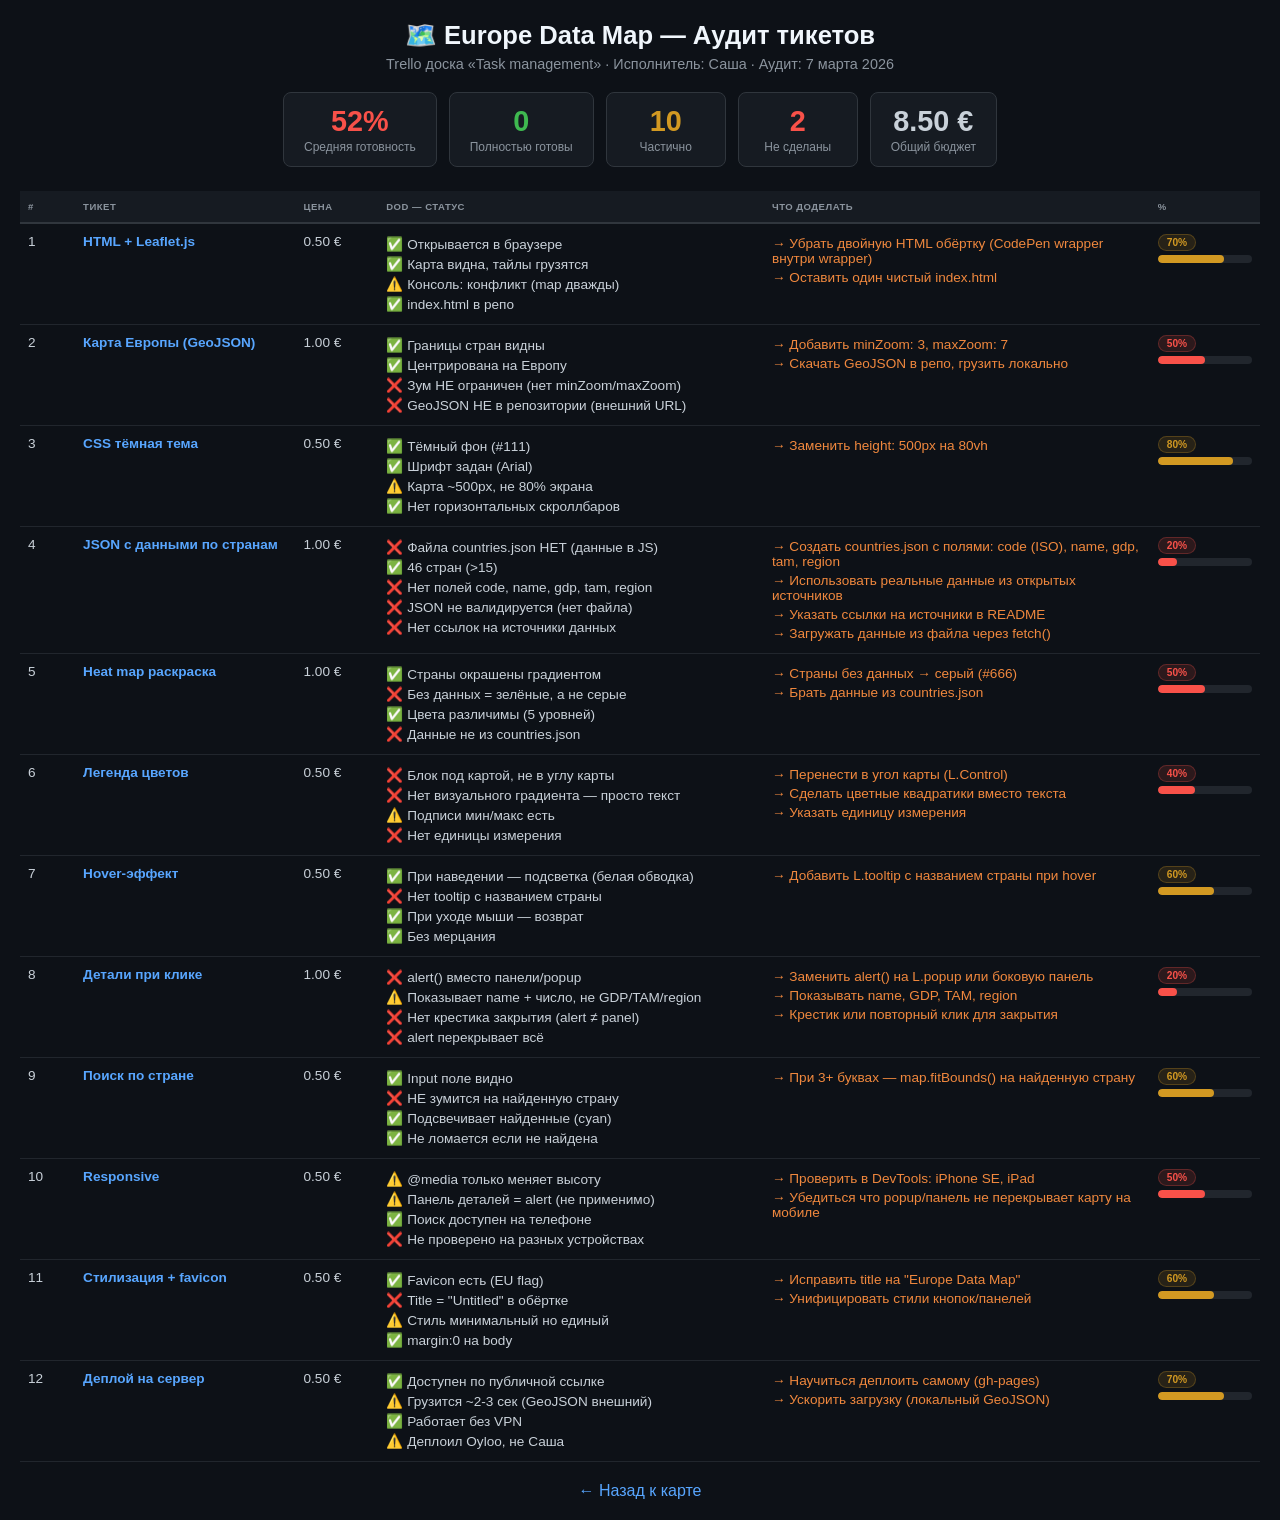
==== tickets.html @ 8f539208 "Add ticket audit page" ====
<!DOCTYPE html>
<html lang="ru">
<head>
  <meta charset="UTF-8">
  <meta name="viewport" content="width=device-width, initial-scale=1.0">
  <title>Europe Data Map — Статус тикетов</title>
  <link rel="icon" href="https://upload.wikimedia.org/wikipedia/commons/6/6e/Europe_flag_icon.png" type="image/png">
  <style>
    * { box-sizing: border-box; margin: 0; padding: 0; }
    body { background: #0d1117; color: #c9d1d9; font-family: -apple-system, BlinkMacSystemFont, 'Segoe UI', sans-serif; padding: 20px; }
    h1 { text-align: center; margin-bottom: 6px; font-size: 1.6em; color: #f0f6fc; }
    .subtitle { text-align: center; color: #8b949e; margin-bottom: 20px; font-size: 0.9em; }
    .summary { display: flex; gap: 12px; justify-content: center; flex-wrap: wrap; margin-bottom: 24px; }
    .summary .card { background: #161b22; border: 1px solid #30363d; border-radius: 8px; padding: 12px 20px; text-align: center; min-width: 120px; }
    .summary .card .num { font-size: 1.8em; font-weight: 700; }
    .summary .card .label { font-size: 0.75em; color: #8b949e; margin-top: 2px; }
    .avg { color: #f85149; }
    .done-count { color: #3fb950; }
    .partial-count { color: #d29922; }
    .fail-count { color: #f85149; }
    table { width: 100%; border-collapse: collapse; font-size: 0.85em; }
    th { background: #161b22; color: #8b949e; font-weight: 600; text-transform: uppercase; font-size: 0.7em; letter-spacing: 0.5px; padding: 10px 8px; text-align: left; border-bottom: 2px solid #30363d; position: sticky; top: 0; }
    td { padding: 10px 8px; border-bottom: 1px solid #21262d; vertical-align: top; }
    tr:hover { background: #161b22; }
    .ticket-name { color: #58a6ff; font-weight: 600; }
    .badge { display: inline-block; padding: 2px 8px; border-radius: 10px; font-size: 0.75em; font-weight: 600; }
    .badge-red { background: #f8514922; color: #f85149; border: 1px solid #f8514944; }
    .badge-yellow { background: #d2992222; color: #d29922; border: 1px solid #d2992244; }
    .badge-green { background: #3fb95022; color: #3fb950; border: 1px solid #3fb95044; }
    .progress-bar { background: #21262d; border-radius: 4px; height: 8px; width: 100%; overflow: hidden; margin-top: 4px; }
    .progress-fill { height: 100%; border-radius: 4px; transition: width 0.3s; }
    .dod-list { list-style: none; padding: 0; }
    .dod-list li { padding: 2px 0; }
    .dod-list li::before { margin-right: 4px; }
    .dod-pass::before { content: "✅"; }
    .dod-fail::before { content: "❌"; }
    .dod-warn::before { content: "⚠️"; }
    .todo-list { list-style: none; padding: 0; color: #f0883e; }
    .todo-list li { padding: 2px 0; }
    .todo-list li::before { content: "→ "; color: #f0883e; }
    a { color: #58a6ff; text-decoration: none; }
    a:hover { text-decoration: underline; }
    .back-link { text-align: center; margin-top: 20px; }
    @media(max-width: 900px) {
      table { font-size: 0.75em; }
      td, th { padding: 6px 4px; }
    }
  </style>
</head>
<body>
  <h1>🗺️ Europe Data Map — Аудит тикетов</h1>
  <p class="subtitle">Trello доска «Task management» · Исполнитель: Саша · Аудит: 7 марта 2026</p>

  <div class="summary">
    <div class="card"><div class="num avg">52%</div><div class="label">Средняя готовность</div></div>
    <div class="card"><div class="num done-count">0</div><div class="label">Полностью готовы</div></div>
    <div class="card"><div class="num partial-count">10</div><div class="label">Частично</div></div>
    <div class="card"><div class="num fail-count">2</div><div class="label">Не сделаны</div></div>
    <div class="card"><div class="num" style="color:#c9d1d9">8.50 €</div><div class="label">Общий бюджет</div></div>
  </div>

  <table>
    <thead>
      <tr>
        <th style="width:4%">#</th>
        <th style="width:16%">Тикет</th>
        <th style="width:6%">Цена</th>
        <th style="width:28%">DoD — статус</th>
        <th style="width:28%">Что доделать</th>
        <th style="width:8%">%</th>
      </tr>
    </thead>
    <tbody>
      <tr>
        <td>1</td>
        <td class="ticket-name">HTML + Leaflet.js</td>
        <td>0.50 €</td>
        <td>
          <ul class="dod-list">
            <li class="dod-pass">Открывается в браузере</li>
            <li class="dod-pass">Карта видна, тайлы грузятся</li>
            <li class="dod-warn">Консоль: конфликт (map дважды)</li>
            <li class="dod-pass">index.html в репо</li>
          </ul>
        </td>
        <td>
          <ul class="todo-list">
            <li>Убрать двойную HTML обёртку (CodePen wrapper внутри wrapper)</li>
            <li>Оставить один чистый index.html</li>
          </ul>
        </td>
        <td>
          <span class="badge badge-yellow">70%</span>
          <div class="progress-bar"><div class="progress-fill" style="width:70%;background:#d29922"></div></div>
        </td>
      </tr>
      <tr>
        <td>2</td>
        <td class="ticket-name">Карта Европы (GeoJSON)</td>
        <td>1.00 €</td>
        <td>
          <ul class="dod-list">
            <li class="dod-pass">Границы стран видны</li>
            <li class="dod-pass">Центрирована на Европу</li>
            <li class="dod-fail">Зум НЕ ограничен (нет minZoom/maxZoom)</li>
            <li class="dod-fail">GeoJSON НЕ в репозитории (внешний URL)</li>
          </ul>
        </td>
        <td>
          <ul class="todo-list">
            <li>Добавить minZoom: 3, maxZoom: 7</li>
            <li>Скачать GeoJSON в репо, грузить локально</li>
          </ul>
        </td>
        <td>
          <span class="badge badge-red">50%</span>
          <div class="progress-bar"><div class="progress-fill" style="width:50%;background:#f85149"></div></div>
        </td>
      </tr>
      <tr>
        <td>3</td>
        <td class="ticket-name">CSS тёмная тема</td>
        <td>0.50 €</td>
        <td>
          <ul class="dod-list">
            <li class="dod-pass">Тёмный фон (#111)</li>
            <li class="dod-pass">Шрифт задан (Arial)</li>
            <li class="dod-warn">Карта ~500px, не 80% экрана</li>
            <li class="dod-pass">Нет горизонтальных скроллбаров</li>
          </ul>
        </td>
        <td>
          <ul class="todo-list">
            <li>Заменить height: 500px на 80vh</li>
          </ul>
        </td>
        <td>
          <span class="badge badge-yellow">80%</span>
          <div class="progress-bar"><div class="progress-fill" style="width:80%;background:#d29922"></div></div>
        </td>
      </tr>
      <tr>
        <td>4</td>
        <td class="ticket-name">JSON с данными по странам</td>
        <td>1.00 €</td>
        <td>
          <ul class="dod-list">
            <li class="dod-fail">Файла countries.json НЕТ (данные в JS)</li>
            <li class="dod-pass">46 стран (>15)</li>
            <li class="dod-fail">Нет полей code, name, gdp, tam, region</li>
            <li class="dod-fail">JSON не валидируется (нет файла)</li>
            <li class="dod-fail">Нет ссылок на источники данных</li>
          </ul>
        </td>
        <td>
          <ul class="todo-list">
            <li>Создать countries.json с полями: code (ISO), name, gdp, tam, region</li>
            <li>Использовать реальные данные из открытых источников</li>
            <li>Указать ссылки на источники в README</li>
            <li>Загружать данные из файла через fetch()</li>
          </ul>
        </td>
        <td>
          <span class="badge badge-red">20%</span>
          <div class="progress-bar"><div class="progress-fill" style="width:20%;background:#f85149"></div></div>
        </td>
      </tr>
      <tr>
        <td>5</td>
        <td class="ticket-name">Heat map раскраска</td>
        <td>1.00 €</td>
        <td>
          <ul class="dod-list">
            <li class="dod-pass">Страны окрашены градиентом</li>
            <li class="dod-fail">Без данных = зелёные, а не серые</li>
            <li class="dod-pass">Цвета различимы (5 уровней)</li>
            <li class="dod-fail">Данные не из countries.json</li>
          </ul>
        </td>
        <td>
          <ul class="todo-list">
            <li>Страны без данных → серый (#666)</li>
            <li>Брать данные из countries.json</li>
          </ul>
        </td>
        <td>
          <span class="badge badge-red">50%</span>
          <div class="progress-bar"><div class="progress-fill" style="width:50%;background:#f85149"></div></div>
        </td>
      </tr>
      <tr>
        <td>6</td>
        <td class="ticket-name">Легенда цветов</td>
        <td>0.50 €</td>
        <td>
          <ul class="dod-list">
            <li class="dod-fail">Блок под картой, не в углу карты</li>
            <li class="dod-fail">Нет визуального градиента — просто текст</li>
            <li class="dod-warn">Подписи мин/макс есть</li>
            <li class="dod-fail">Нет единицы измерения</li>
          </ul>
        </td>
        <td>
          <ul class="todo-list">
            <li>Перенести в угол карты (L.Control)</li>
            <li>Сделать цветные квадратики вместо текста</li>
            <li>Указать единицу измерения</li>
          </ul>
        </td>
        <td>
          <span class="badge badge-red">40%</span>
          <div class="progress-bar"><div class="progress-fill" style="width:40%;background:#f85149"></div></div>
        </td>
      </tr>
      <tr>
        <td>7</td>
        <td class="ticket-name">Hover-эффект</td>
        <td>0.50 €</td>
        <td>
          <ul class="dod-list">
            <li class="dod-pass">При наведении — подсветка (белая обводка)</li>
            <li class="dod-fail">Нет tooltip с названием страны</li>
            <li class="dod-pass">При уходе мыши — возврат</li>
            <li class="dod-pass">Без мерцания</li>
          </ul>
        </td>
        <td>
          <ul class="todo-list">
            <li>Добавить L.tooltip с названием страны при hover</li>
          </ul>
        </td>
        <td>
          <span class="badge badge-yellow">60%</span>
          <div class="progress-bar"><div class="progress-fill" style="width:60%;background:#d29922"></div></div>
        </td>
      </tr>
      <tr>
        <td>8</td>
        <td class="ticket-name">Детали при клике</td>
        <td>1.00 €</td>
        <td>
          <ul class="dod-list">
            <li class="dod-fail">alert() вместо панели/popup</li>
            <li class="dod-warn">Показывает name + число, не GDP/TAM/region</li>
            <li class="dod-fail">Нет крестика закрытия (alert ≠ panel)</li>
            <li class="dod-fail">alert перекрывает всё</li>
          </ul>
        </td>
        <td>
          <ul class="todo-list">
            <li>Заменить alert() на L.popup или боковую панель</li>
            <li>Показывать name, GDP, TAM, region</li>
            <li>Крестик или повторный клик для закрытия</li>
          </ul>
        </td>
        <td>
          <span class="badge badge-red">20%</span>
          <div class="progress-bar"><div class="progress-fill" style="width:20%;background:#f85149"></div></div>
        </td>
      </tr>
      <tr>
        <td>9</td>
        <td class="ticket-name">Поиск по стране</td>
        <td>0.50 €</td>
        <td>
          <ul class="dod-list">
            <li class="dod-pass">Input поле видно</li>
            <li class="dod-fail">НЕ зумится на найденную страну</li>
            <li class="dod-pass">Подсвечивает найденные (cyan)</li>
            <li class="dod-pass">Не ломается если не найдена</li>
          </ul>
        </td>
        <td>
          <ul class="todo-list">
            <li>При 3+ буквах — map.fitBounds() на найденную страну</li>
          </ul>
        </td>
        <td>
          <span class="badge badge-yellow">60%</span>
          <div class="progress-bar"><div class="progress-fill" style="width:60%;background:#d29922"></div></div>
        </td>
      </tr>
      <tr>
        <td>10</td>
        <td class="ticket-name">Responsive</td>
        <td>0.50 €</td>
        <td>
          <ul class="dod-list">
            <li class="dod-warn">@media только меняет высоту</li>
            <li class="dod-warn">Панель деталей = alert (не применимо)</li>
            <li class="dod-pass">Поиск доступен на телефоне</li>
            <li class="dod-fail">Не проверено на разных устройствах</li>
          </ul>
        </td>
        <td>
          <ul class="todo-list">
            <li>Проверить в DevTools: iPhone SE, iPad</li>
            <li>Убедиться что popup/панель не перекрывает карту на мобиле</li>
          </ul>
        </td>
        <td>
          <span class="badge badge-red">50%</span>
          <div class="progress-bar"><div class="progress-fill" style="width:50%;background:#f85149"></div></div>
        </td>
      </tr>
      <tr>
        <td>11</td>
        <td class="ticket-name">Стилизация + favicon</td>
        <td>0.50 €</td>
        <td>
          <ul class="dod-list">
            <li class="dod-pass">Favicon есть (EU flag)</li>
            <li class="dod-fail">Title = "Untitled" в обёртке</li>
            <li class="dod-warn">Стиль минимальный но единый</li>
            <li class="dod-pass">margin:0 на body</li>
          </ul>
        </td>
        <td>
          <ul class="todo-list">
            <li>Исправить title на "Europe Data Map"</li>
            <li>Унифицировать стили кнопок/панелей</li>
          </ul>
        </td>
        <td>
          <span class="badge badge-yellow">60%</span>
          <div class="progress-bar"><div class="progress-fill" style="width:60%;background:#d29922"></div></div>
        </td>
      </tr>
      <tr>
        <td>12</td>
        <td class="ticket-name">Деплой на сервер</td>
        <td>0.50 €</td>
        <td>
          <ul class="dod-list">
            <li class="dod-pass">Доступен по публичной ссылке</li>
            <li class="dod-warn">Грузится ~2-3 сек (GeoJSON внешний)</li>
            <li class="dod-pass">Работает без VPN</li>
            <li class="dod-warn">Деплоил Oyloo, не Саша</li>
          </ul>
        </td>
        <td>
          <ul class="todo-list">
            <li>Научиться деплоить самому (gh-pages)</li>
            <li>Ускорить загрузку (локальный GeoJSON)</li>
          </ul>
        </td>
        <td>
          <span class="badge badge-yellow">70%</span>
          <div class="progress-bar"><div class="progress-fill" style="width:70%;background:#d29922"></div></div>
        </td>
      </tr>
    </tbody>
  </table>

  <p class="back-link"><a href="./index.html">← Назад к карте</a></p>
</body>
</html>
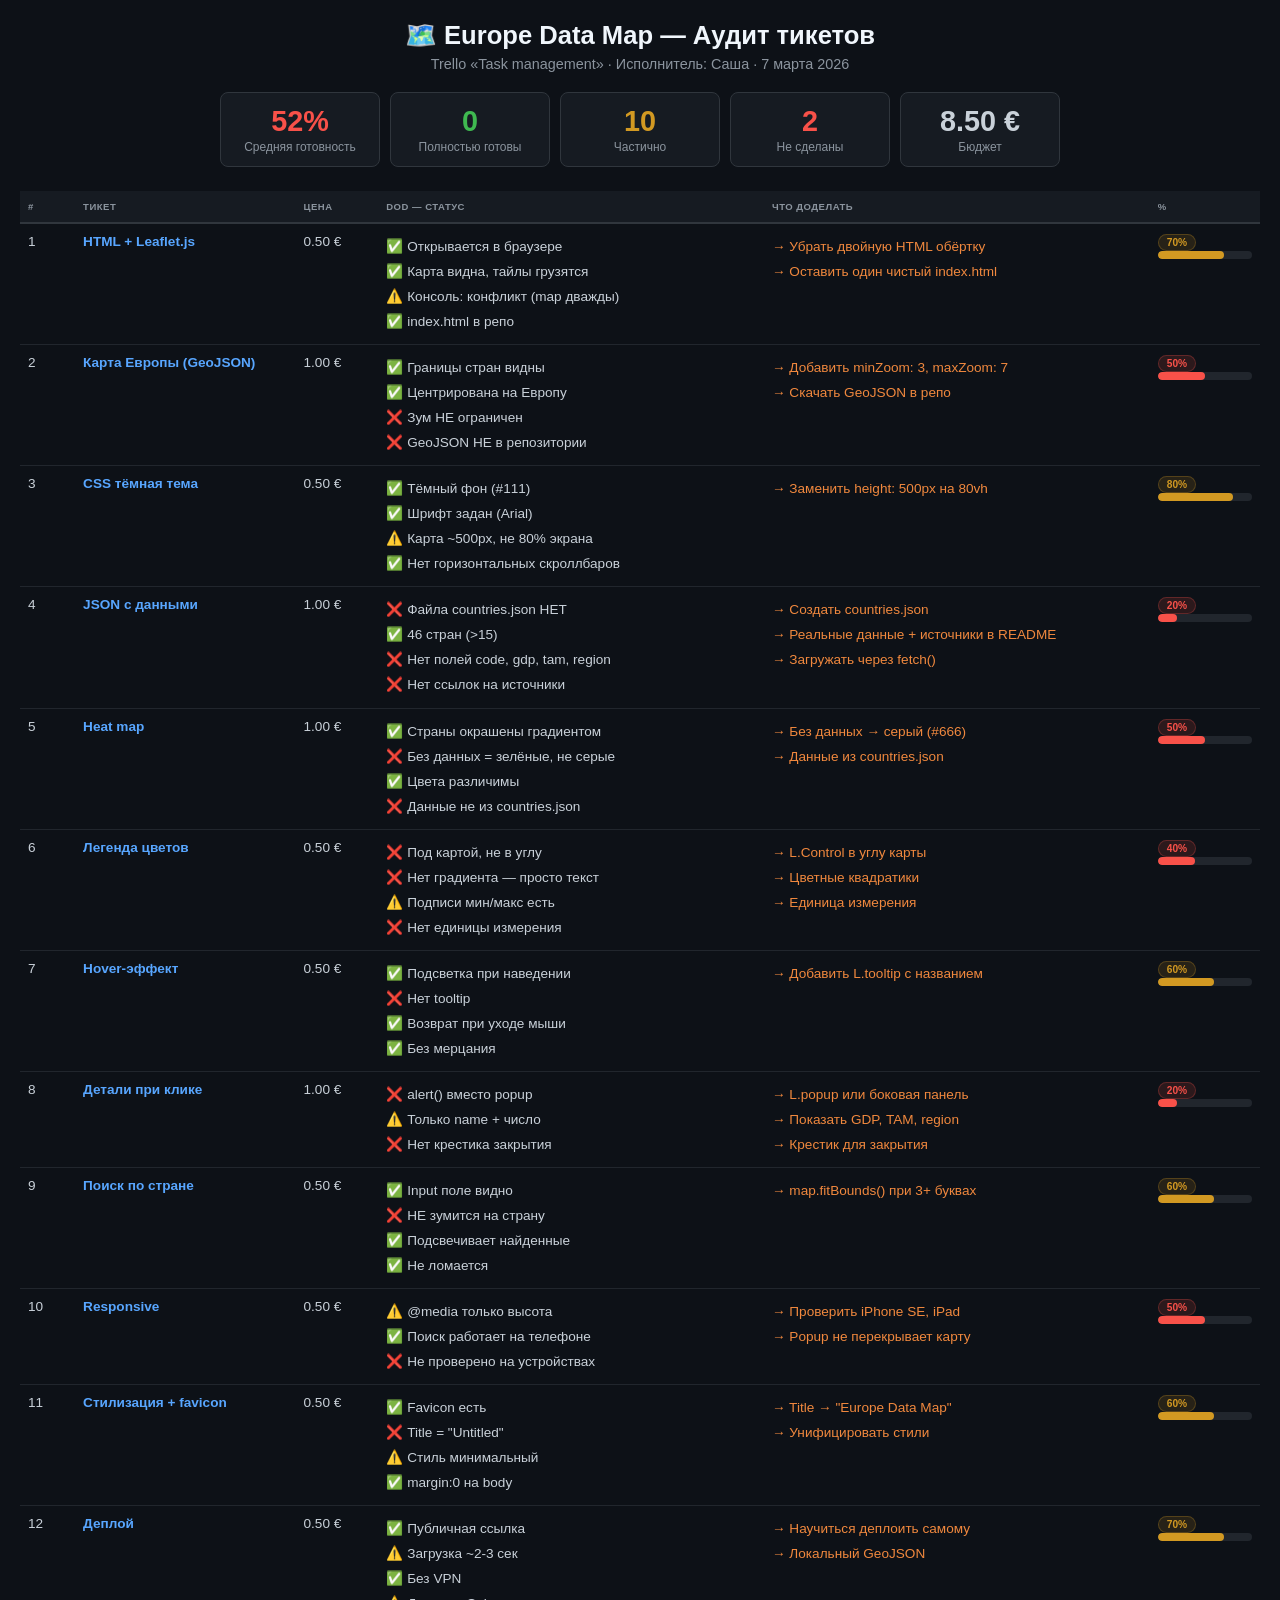
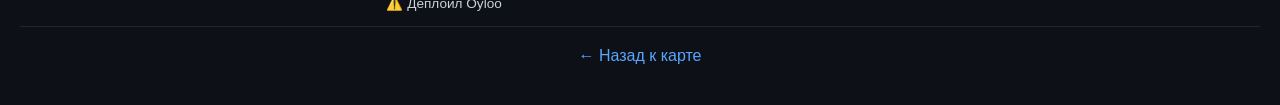
==== commit 15c13a6d: "Make tickets page responsive (card layout on mobile)" ====
--- a/tickets.html
+++ b/tickets.html
@@ -10,56 +10,84 @@
     body { background: #0d1117; color: #c9d1d9; font-family: -apple-system, BlinkMacSystemFont, 'Segoe UI', sans-serif; padding: 20px; }
     h1 { text-align: center; margin-bottom: 6px; font-size: 1.6em; color: #f0f6fc; }
     .subtitle { text-align: center; color: #8b949e; margin-bottom: 20px; font-size: 0.9em; }
-    .summary { display: flex; gap: 12px; justify-content: center; flex-wrap: wrap; margin-bottom: 24px; }
-    .summary .card { background: #161b22; border: 1px solid #30363d; border-radius: 8px; padding: 12px 20px; text-align: center; min-width: 120px; }
+
+    /* Summary cards */
+    .summary { display: flex; gap: 10px; justify-content: center; flex-wrap: wrap; margin-bottom: 24px; }
+    .summary .card { background: #161b22; border: 1px solid #30363d; border-radius: 8px; padding: 12px 20px; text-align: center; min-width: 100px; flex: 1; max-width: 160px; }
     .summary .card .num { font-size: 1.8em; font-weight: 700; }
     .summary .card .label { font-size: 0.75em; color: #8b949e; margin-top: 2px; }
     .avg { color: #f85149; }
     .done-count { color: #3fb950; }
     .partial-count { color: #d29922; }
     .fail-count { color: #f85149; }
-    table { width: 100%; border-collapse: collapse; font-size: 0.85em; }
-    th { background: #161b22; color: #8b949e; font-weight: 600; text-transform: uppercase; font-size: 0.7em; letter-spacing: 0.5px; padding: 10px 8px; text-align: left; border-bottom: 2px solid #30363d; position: sticky; top: 0; }
-    td { padding: 10px 8px; border-bottom: 1px solid #21262d; vertical-align: top; }
-    tr:hover { background: #161b22; }
+
+    /* Desktop table */
+    .desktop-table { width: 100%; border-collapse: collapse; font-size: 0.85em; }
+    .desktop-table th { background: #161b22; color: #8b949e; font-weight: 600; text-transform: uppercase; font-size: 0.7em; letter-spacing: 0.5px; padding: 10px 8px; text-align: left; border-bottom: 2px solid #30363d; position: sticky; top: 0; z-index: 1; }
+    .desktop-table td { padding: 10px 8px; border-bottom: 1px solid #21262d; vertical-align: top; }
+    .desktop-table tr:hover { background: #161b22; }
+
+    /* Mobile cards */
+    .mobile-cards { display: none; }
+    .ticket-card { background: #161b22; border: 1px solid #30363d; border-radius: 10px; padding: 16px; margin-bottom: 12px; }
+    .ticket-header { display: flex; justify-content: space-between; align-items: center; margin-bottom: 10px; }
+    .ticket-header-left { display: flex; align-items: center; gap: 8px; }
+    .ticket-num { background: #21262d; color: #8b949e; border-radius: 50%; width: 28px; height: 28px; display: flex; align-items: center; justify-content: center; font-size: 0.8em; font-weight: 600; flex-shrink: 0; }
+    .ticket-card .ticket-name { color: #58a6ff; font-weight: 600; font-size: 1em; }
+    .ticket-price { color: #8b949e; font-size: 0.85em; }
+    .ticket-section { margin-top: 10px; }
+    .ticket-section-title { color: #8b949e; font-size: 0.7em; text-transform: uppercase; letter-spacing: 0.5px; margin-bottom: 6px; font-weight: 600; }
+    .ticket-progress { display: flex; align-items: center; gap: 10px; margin-top: 12px; padding-top: 12px; border-top: 1px solid #21262d; }
+    .ticket-progress .progress-bar { flex: 1; }
+
+    /* Shared */
     .ticket-name { color: #58a6ff; font-weight: 600; }
-    .badge { display: inline-block; padding: 2px 8px; border-radius: 10px; font-size: 0.75em; font-weight: 600; }
+    .badge { display: inline-block; padding: 2px 8px; border-radius: 10px; font-size: 0.75em; font-weight: 600; white-space: nowrap; }
     .badge-red { background: #f8514922; color: #f85149; border: 1px solid #f8514944; }
     .badge-yellow { background: #d2992222; color: #d29922; border: 1px solid #d2992244; }
     .badge-green { background: #3fb95022; color: #3fb950; border: 1px solid #3fb95044; }
-    .progress-bar { background: #21262d; border-radius: 4px; height: 8px; width: 100%; overflow: hidden; margin-top: 4px; }
-    .progress-fill { height: 100%; border-radius: 4px; transition: width 0.3s; }
+    .progress-bar { background: #21262d; border-radius: 4px; height: 8px; width: 100%; overflow: hidden; }
+    .progress-fill { height: 100%; border-radius: 4px; }
     .dod-list { list-style: none; padding: 0; }
-    .dod-list li { padding: 2px 0; }
+    .dod-list li { padding: 3px 0; line-height: 1.4; }
     .dod-list li::before { margin-right: 4px; }
     .dod-pass::before { content: "✅"; }
     .dod-fail::before { content: "❌"; }
     .dod-warn::before { content: "⚠️"; }
     .todo-list { list-style: none; padding: 0; color: #f0883e; }
-    .todo-list li { padding: 2px 0; }
+    .todo-list li { padding: 3px 0; line-height: 1.4; }
     .todo-list li::before { content: "→ "; color: #f0883e; }
     a { color: #58a6ff; text-decoration: none; }
     a:hover { text-decoration: underline; }
-    .back-link { text-align: center; margin-top: 20px; }
-    @media(max-width: 900px) {
-      table { font-size: 0.75em; }
-      td, th { padding: 6px 4px; }
+    .back-link { text-align: center; margin-top: 20px; padding-bottom: 20px; }
+
+    /* Responsive */
+    @media (max-width: 768px) {
+      body { padding: 12px; }
+      h1 { font-size: 1.2em; }
+      .subtitle { font-size: 0.8em; }
+      .summary .card { min-width: 70px; padding: 8px 6px; }
+      .summary .card .num { font-size: 1.3em; }
+      .summary .card .label { font-size: 0.65em; }
+      .desktop-table { display: none; }
+      .mobile-cards { display: block; }
     }
   </style>
 </head>
 <body>
   <h1>🗺️ Europe Data Map — Аудит тикетов</h1>
-  <p class="subtitle">Trello доска «Task management» · Исполнитель: Саша · Аудит: 7 марта 2026</p>
+  <p class="subtitle">Trello «Task management» · Исполнитель: Саша · 7 марта 2026</p>
 
   <div class="summary">
     <div class="card"><div class="num avg">52%</div><div class="label">Средняя готовность</div></div>
     <div class="card"><div class="num done-count">0</div><div class="label">Полностью готовы</div></div>
     <div class="card"><div class="num partial-count">10</div><div class="label">Частично</div></div>
     <div class="card"><div class="num fail-count">2</div><div class="label">Не сделаны</div></div>
-    <div class="card"><div class="num" style="color:#c9d1d9">8.50 €</div><div class="label">Общий бюджет</div></div>
+    <div class="card"><div class="num" style="color:#c9d1d9">8.50 €</div><div class="label">Бюджет</div></div>
   </div>
 
-  <table>
+  <!-- DESKTOP TABLE -->
+  <table class="desktop-table">
     <thead>
       <tr>
         <th style="width:4%">#</th>
@@ -71,286 +99,109 @@
       </tr>
     </thead>
     <tbody>
-      <tr>
-        <td>1</td>
-        <td class="ticket-name">HTML + Leaflet.js</td>
-        <td>0.50 €</td>
-        <td>
-          <ul class="dod-list">
-            <li class="dod-pass">Открывается в браузере</li>
-            <li class="dod-pass">Карта видна, тайлы грузятся</li>
-            <li class="dod-warn">Консоль: конфликт (map дважды)</li>
-            <li class="dod-pass">index.html в репо</li>
-          </ul>
-        </td>
-        <td>
-          <ul class="todo-list">
-            <li>Убрать двойную HTML обёртку (CodePen wrapper внутри wrapper)</li>
-            <li>Оставить один чистый index.html</li>
-          </ul>
-        </td>
-        <td>
-          <span class="badge badge-yellow">70%</span>
-          <div class="progress-bar"><div class="progress-fill" style="width:70%;background:#d29922"></div></div>
-        </td>
-      </tr>
-      <tr>
-        <td>2</td>
-        <td class="ticket-name">Карта Европы (GeoJSON)</td>
-        <td>1.00 €</td>
-        <td>
-          <ul class="dod-list">
-            <li class="dod-pass">Границы стран видны</li>
-            <li class="dod-pass">Центрирована на Европу</li>
-            <li class="dod-fail">Зум НЕ ограничен (нет minZoom/maxZoom)</li>
-            <li class="dod-fail">GeoJSON НЕ в репозитории (внешний URL)</li>
-          </ul>
-        </td>
-        <td>
-          <ul class="todo-list">
-            <li>Добавить minZoom: 3, maxZoom: 7</li>
-            <li>Скачать GeoJSON в репо, грузить локально</li>
-          </ul>
-        </td>
-        <td>
-          <span class="badge badge-red">50%</span>
-          <div class="progress-bar"><div class="progress-fill" style="width:50%;background:#f85149"></div></div>
-        </td>
-      </tr>
-      <tr>
-        <td>3</td>
-        <td class="ticket-name">CSS тёмная тема</td>
-        <td>0.50 €</td>
-        <td>
-          <ul class="dod-list">
-            <li class="dod-pass">Тёмный фон (#111)</li>
-            <li class="dod-pass">Шрифт задан (Arial)</li>
-            <li class="dod-warn">Карта ~500px, не 80% экрана</li>
-            <li class="dod-pass">Нет горизонтальных скроллбаров</li>
-          </ul>
-        </td>
-        <td>
-          <ul class="todo-list">
-            <li>Заменить height: 500px на 80vh</li>
-          </ul>
-        </td>
-        <td>
-          <span class="badge badge-yellow">80%</span>
-          <div class="progress-bar"><div class="progress-fill" style="width:80%;background:#d29922"></div></div>
-        </td>
-      </tr>
-      <tr>
-        <td>4</td>
-        <td class="ticket-name">JSON с данными по странам</td>
-        <td>1.00 €</td>
-        <td>
-          <ul class="dod-list">
-            <li class="dod-fail">Файла countries.json НЕТ (данные в JS)</li>
-            <li class="dod-pass">46 стран (>15)</li>
-            <li class="dod-fail">Нет полей code, name, gdp, tam, region</li>
-            <li class="dod-fail">JSON не валидируется (нет файла)</li>
-            <li class="dod-fail">Нет ссылок на источники данных</li>
-          </ul>
-        </td>
-        <td>
-          <ul class="todo-list">
-            <li>Создать countries.json с полями: code (ISO), name, gdp, tam, region</li>
-            <li>Использовать реальные данные из открытых источников</li>
-            <li>Указать ссылки на источники в README</li>
-            <li>Загружать данные из файла через fetch()</li>
-          </ul>
-        </td>
-        <td>
-          <span class="badge badge-red">20%</span>
-          <div class="progress-bar"><div class="progress-fill" style="width:20%;background:#f85149"></div></div>
-        </td>
-      </tr>
-      <tr>
-        <td>5</td>
-        <td class="ticket-name">Heat map раскраска</td>
-        <td>1.00 €</td>
-        <td>
-          <ul class="dod-list">
-            <li class="dod-pass">Страны окрашены градиентом</li>
-            <li class="dod-fail">Без данных = зелёные, а не серые</li>
-            <li class="dod-pass">Цвета различимы (5 уровней)</li>
-            <li class="dod-fail">Данные не из countries.json</li>
-          </ul>
-        </td>
-        <td>
-          <ul class="todo-list">
-            <li>Страны без данных → серый (#666)</li>
-            <li>Брать данные из countries.json</li>
-          </ul>
-        </td>
-        <td>
-          <span class="badge badge-red">50%</span>
-          <div class="progress-bar"><div class="progress-fill" style="width:50%;background:#f85149"></div></div>
-        </td>
-      </tr>
-      <tr>
-        <td>6</td>
-        <td class="ticket-name">Легенда цветов</td>
-        <td>0.50 €</td>
-        <td>
-          <ul class="dod-list">
-            <li class="dod-fail">Блок под картой, не в углу карты</li>
-            <li class="dod-fail">Нет визуального градиента — просто текст</li>
-            <li class="dod-warn">Подписи мин/макс есть</li>
-            <li class="dod-fail">Нет единицы измерения</li>
-          </ul>
-        </td>
-        <td>
-          <ul class="todo-list">
-            <li>Перенести в угол карты (L.Control)</li>
-            <li>Сделать цветные квадратики вместо текста</li>
-            <li>Указать единицу измерения</li>
-          </ul>
-        </td>
-        <td>
-          <span class="badge badge-red">40%</span>
-          <div class="progress-bar"><div class="progress-fill" style="width:40%;background:#f85149"></div></div>
-        </td>
-      </tr>
-      <tr>
-        <td>7</td>
-        <td class="ticket-name">Hover-эффект</td>
-        <td>0.50 €</td>
-        <td>
-          <ul class="dod-list">
-            <li class="dod-pass">При наведении — подсветка (белая обводка)</li>
-            <li class="dod-fail">Нет tooltip с названием страны</li>
-            <li class="dod-pass">При уходе мыши — возврат</li>
-            <li class="dod-pass">Без мерцания</li>
-          </ul>
-        </td>
-        <td>
-          <ul class="todo-list">
-            <li>Добавить L.tooltip с названием страны при hover</li>
-          </ul>
-        </td>
-        <td>
-          <span class="badge badge-yellow">60%</span>
-          <div class="progress-bar"><div class="progress-fill" style="width:60%;background:#d29922"></div></div>
-        </td>
-      </tr>
-      <tr>
-        <td>8</td>
-        <td class="ticket-name">Детали при клике</td>
-        <td>1.00 €</td>
-        <td>
-          <ul class="dod-list">
-            <li class="dod-fail">alert() вместо панели/popup</li>
-            <li class="dod-warn">Показывает name + число, не GDP/TAM/region</li>
-            <li class="dod-fail">Нет крестика закрытия (alert ≠ panel)</li>
-            <li class="dod-fail">alert перекрывает всё</li>
-          </ul>
-        </td>
-        <td>
-          <ul class="todo-list">
-            <li>Заменить alert() на L.popup или боковую панель</li>
-            <li>Показывать name, GDP, TAM, region</li>
-            <li>Крестик или повторный клик для закрытия</li>
-          </ul>
-        </td>
-        <td>
-          <span class="badge badge-red">20%</span>
-          <div class="progress-bar"><div class="progress-fill" style="width:20%;background:#f85149"></div></div>
-        </td>
-      </tr>
-      <tr>
-        <td>9</td>
-        <td class="ticket-name">Поиск по стране</td>
-        <td>0.50 €</td>
-        <td>
-          <ul class="dod-list">
-            <li class="dod-pass">Input поле видно</li>
-            <li class="dod-fail">НЕ зумится на найденную страну</li>
-            <li class="dod-pass">Подсвечивает найденные (cyan)</li>
-            <li class="dod-pass">Не ломается если не найдена</li>
-          </ul>
-        </td>
-        <td>
-          <ul class="todo-list">
-            <li>При 3+ буквах — map.fitBounds() на найденную страну</li>
-          </ul>
-        </td>
-        <td>
-          <span class="badge badge-yellow">60%</span>
-          <div class="progress-bar"><div class="progress-fill" style="width:60%;background:#d29922"></div></div>
-        </td>
-      </tr>
-      <tr>
-        <td>10</td>
-        <td class="ticket-name">Responsive</td>
-        <td>0.50 €</td>
-        <td>
-          <ul class="dod-list">
-            <li class="dod-warn">@media только меняет высоту</li>
-            <li class="dod-warn">Панель деталей = alert (не применимо)</li>
-            <li class="dod-pass">Поиск доступен на телефоне</li>
-            <li class="dod-fail">Не проверено на разных устройствах</li>
-          </ul>
-        </td>
-        <td>
-          <ul class="todo-list">
-            <li>Проверить в DevTools: iPhone SE, iPad</li>
-            <li>Убедиться что popup/панель не перекрывает карту на мобиле</li>
-          </ul>
-        </td>
-        <td>
-          <span class="badge badge-red">50%</span>
-          <div class="progress-bar"><div class="progress-fill" style="width:50%;background:#f85149"></div></div>
-        </td>
-      </tr>
-      <tr>
-        <td>11</td>
-        <td class="ticket-name">Стилизация + favicon</td>
-        <td>0.50 €</td>
-        <td>
-          <ul class="dod-list">
-            <li class="dod-pass">Favicon есть (EU flag)</li>
-            <li class="dod-fail">Title = "Untitled" в обёртке</li>
-            <li class="dod-warn">Стиль минимальный но единый</li>
-            <li class="dod-pass">margin:0 на body</li>
-          </ul>
-        </td>
-        <td>
-          <ul class="todo-list">
-            <li>Исправить title на "Europe Data Map"</li>
-            <li>Унифицировать стили кнопок/панелей</li>
-          </ul>
-        </td>
-        <td>
-          <span class="badge badge-yellow">60%</span>
-          <div class="progress-bar"><div class="progress-fill" style="width:60%;background:#d29922"></div></div>
-        </td>
-      </tr>
-      <tr>
-        <td>12</td>
-        <td class="ticket-name">Деплой на сервер</td>
-        <td>0.50 €</td>
-        <td>
-          <ul class="dod-list">
-            <li class="dod-pass">Доступен по публичной ссылке</li>
-            <li class="dod-warn">Грузится ~2-3 сек (GeoJSON внешний)</li>
-            <li class="dod-pass">Работает без VPN</li>
-            <li class="dod-warn">Деплоил Oyloo, не Саша</li>
-          </ul>
-        </td>
-        <td>
-          <ul class="todo-list">
-            <li>Научиться деплоить самому (gh-pages)</li>
-            <li>Ускорить загрузку (локальный GeoJSON)</li>
-          </ul>
-        </td>
-        <td>
-          <span class="badge badge-yellow">70%</span>
-          <div class="progress-bar"><div class="progress-fill" style="width:70%;background:#d29922"></div></div>
-        </td>
-      </tr>
+      <tr><td>1</td><td class="ticket-name">HTML + Leaflet.js</td><td>0.50 €</td><td><ul class="dod-list"><li class="dod-pass">Открывается в браузере</li><li class="dod-pass">Карта видна, тайлы грузятся</li><li class="dod-warn">Консоль: конфликт (map дважды)</li><li class="dod-pass">index.html в репо</li></ul></td><td><ul class="todo-list"><li>Убрать двойную HTML обёртку</li><li>Оставить один чистый index.html</li></ul></td><td><span class="badge badge-yellow">70%</span><div class="progress-bar"><div class="progress-fill" style="width:70%;background:#d29922"></div></div></td></tr>
+      <tr><td>2</td><td class="ticket-name">Карта Европы (GeoJSON)</td><td>1.00 €</td><td><ul class="dod-list"><li class="dod-pass">Границы стран видны</li><li class="dod-pass">Центрирована на Европу</li><li class="dod-fail">Зум НЕ ограничен</li><li class="dod-fail">GeoJSON НЕ в репозитории</li></ul></td><td><ul class="todo-list"><li>Добавить minZoom: 3, maxZoom: 7</li><li>Скачать GeoJSON в репо</li></ul></td><td><span class="badge badge-red">50%</span><div class="progress-bar"><div class="progress-fill" style="width:50%;background:#f85149"></div></div></td></tr>
+      <tr><td>3</td><td class="ticket-name">CSS тёмная тема</td><td>0.50 €</td><td><ul class="dod-list"><li class="dod-pass">Тёмный фон (#111)</li><li class="dod-pass">Шрифт задан (Arial)</li><li class="dod-warn">Карта ~500px, не 80% экрана</li><li class="dod-pass">Нет горизонтальных скроллбаров</li></ul></td><td><ul class="todo-list"><li>Заменить height: 500px на 80vh</li></ul></td><td><span class="badge badge-yellow">80%</span><div class="progress-bar"><div class="progress-fill" style="width:80%;background:#d29922"></div></div></td></tr>
+      <tr><td>4</td><td class="ticket-name">JSON с данными</td><td>1.00 €</td><td><ul class="dod-list"><li class="dod-fail">Файла countries.json НЕТ</li><li class="dod-pass">46 стран (>15)</li><li class="dod-fail">Нет полей code, gdp, tam, region</li><li class="dod-fail">Нет ссылок на источники</li></ul></td><td><ul class="todo-list"><li>Создать countries.json</li><li>Реальные данные + источники в README</li><li>Загружать через fetch()</li></ul></td><td><span class="badge badge-red">20%</span><div class="progress-bar"><div class="progress-fill" style="width:20%;background:#f85149"></div></div></td></tr>
+      <tr><td>5</td><td class="ticket-name">Heat map</td><td>1.00 €</td><td><ul class="dod-list"><li class="dod-pass">Страны окрашены градиентом</li><li class="dod-fail">Без данных = зелёные, не серые</li><li class="dod-pass">Цвета различимы</li><li class="dod-fail">Данные не из countries.json</li></ul></td><td><ul class="todo-list"><li>Без данных → серый (#666)</li><li>Данные из countries.json</li></ul></td><td><span class="badge badge-red">50%</span><div class="progress-bar"><div class="progress-fill" style="width:50%;background:#f85149"></div></div></td></tr>
+      <tr><td>6</td><td class="ticket-name">Легенда цветов</td><td>0.50 €</td><td><ul class="dod-list"><li class="dod-fail">Под картой, не в углу</li><li class="dod-fail">Нет градиента — просто текст</li><li class="dod-warn">Подписи мин/макс есть</li><li class="dod-fail">Нет единицы измерения</li></ul></td><td><ul class="todo-list"><li>L.Control в углу карты</li><li>Цветные квадратики</li><li>Единица измерения</li></ul></td><td><span class="badge badge-red">40%</span><div class="progress-bar"><div class="progress-fill" style="width:40%;background:#f85149"></div></div></td></tr>
+      <tr><td>7</td><td class="ticket-name">Hover-эффект</td><td>0.50 €</td><td><ul class="dod-list"><li class="dod-pass">Подсветка при наведении</li><li class="dod-fail">Нет tooltip</li><li class="dod-pass">Возврат при уходе мыши</li><li class="dod-pass">Без мерцания</li></ul></td><td><ul class="todo-list"><li>Добавить L.tooltip с названием</li></ul></td><td><span class="badge badge-yellow">60%</span><div class="progress-bar"><div class="progress-fill" style="width:60%;background:#d29922"></div></div></td></tr>
+      <tr><td>8</td><td class="ticket-name">Детали при клике</td><td>1.00 €</td><td><ul class="dod-list"><li class="dod-fail">alert() вместо popup</li><li class="dod-warn">Только name + число</li><li class="dod-fail">Нет крестика закрытия</li></ul></td><td><ul class="todo-list"><li>L.popup или боковая панель</li><li>Показать GDP, TAM, region</li><li>Крестик для закрытия</li></ul></td><td><span class="badge badge-red">20%</span><div class="progress-bar"><div class="progress-fill" style="width:20%;background:#f85149"></div></div></td></tr>
+      <tr><td>9</td><td class="ticket-name">Поиск по стране</td><td>0.50 €</td><td><ul class="dod-list"><li class="dod-pass">Input поле видно</li><li class="dod-fail">НЕ зумится на страну</li><li class="dod-pass">Подсвечивает найденные</li><li class="dod-pass">Не ломается</li></ul></td><td><ul class="todo-list"><li>map.fitBounds() при 3+ буквах</li></ul></td><td><span class="badge badge-yellow">60%</span><div class="progress-bar"><div class="progress-fill" style="width:60%;background:#d29922"></div></div></td></tr>
+      <tr><td>10</td><td class="ticket-name">Responsive</td><td>0.50 €</td><td><ul class="dod-list"><li class="dod-warn">@media только высота</li><li class="dod-pass">Поиск работает на телефоне</li><li class="dod-fail">Не проверено на устройствах</li></ul></td><td><ul class="todo-list"><li>Проверить iPhone SE, iPad</li><li>Popup не перекрывает карту</li></ul></td><td><span class="badge badge-red">50%</span><div class="progress-bar"><div class="progress-fill" style="width:50%;background:#f85149"></div></div></td></tr>
+      <tr><td>11</td><td class="ticket-name">Стилизация + favicon</td><td>0.50 €</td><td><ul class="dod-list"><li class="dod-pass">Favicon есть</li><li class="dod-fail">Title = "Untitled"</li><li class="dod-warn">Стиль минимальный</li><li class="dod-pass">margin:0 на body</li></ul></td><td><ul class="todo-list"><li>Title → "Europe Data Map"</li><li>Унифицировать стили</li></ul></td><td><span class="badge badge-yellow">60%</span><div class="progress-bar"><div class="progress-fill" style="width:60%;background:#d29922"></div></div></td></tr>
+      <tr><td>12</td><td class="ticket-name">Деплой</td><td>0.50 €</td><td><ul class="dod-list"><li class="dod-pass">Публичная ссылка</li><li class="dod-warn">Загрузка ~2-3 сек</li><li class="dod-pass">Без VPN</li><li class="dod-warn">Деплоил Oyloo</li></ul></td><td><ul class="todo-list"><li>Научиться деплоить самому</li><li>Локальный GeoJSON</li></ul></td><td><span class="badge badge-yellow">70%</span><div class="progress-bar"><div class="progress-fill" style="width:70%;background:#d29922"></div></div></td></tr>
     </tbody>
   </table>
+
+  <!-- MOBILE CARDS -->
+  <div class="mobile-cards">
+
+    <div class="ticket-card">
+      <div class="ticket-header"><div class="ticket-header-left"><div class="ticket-num">1</div><span class="ticket-name">HTML + Leaflet.js</span></div><span class="ticket-price">0.50 €</span></div>
+      <div class="ticket-section"><div class="ticket-section-title">DoD</div><ul class="dod-list"><li class="dod-pass">Открывается в браузере</li><li class="dod-pass">Карта видна, тайлы грузятся</li><li class="dod-warn">Консоль: конфликт (map дважды)</li><li class="dod-pass">index.html в репо</li></ul></div>
+      <div class="ticket-section"><div class="ticket-section-title">Доделать</div><ul class="todo-list"><li>Убрать двойную HTML обёртку</li><li>Один чистый index.html</li></ul></div>
+      <div class="ticket-progress"><span class="badge badge-yellow">70%</span><div class="progress-bar"><div class="progress-fill" style="width:70%;background:#d29922"></div></div></div>
+    </div>
+
+    <div class="ticket-card">
+      <div class="ticket-header"><div class="ticket-header-left"><div class="ticket-num">2</div><span class="ticket-name">Карта Европы (GeoJSON)</span></div><span class="ticket-price">1.00 €</span></div>
+      <div class="ticket-section"><div class="ticket-section-title">DoD</div><ul class="dod-list"><li class="dod-pass">Границы стран видны</li><li class="dod-pass">Центрирована на Европу</li><li class="dod-fail">Зум НЕ ограничен</li><li class="dod-fail">GeoJSON НЕ в репозитории</li></ul></div>
+      <div class="ticket-section"><div class="ticket-section-title">Доделать</div><ul class="todo-list"><li>minZoom: 3, maxZoom: 7</li><li>Скачать GeoJSON в репо</li></ul></div>
+      <div class="ticket-progress"><span class="badge badge-red">50%</span><div class="progress-bar"><div class="progress-fill" style="width:50%;background:#f85149"></div></div></div>
+    </div>
+
+    <div class="ticket-card">
+      <div class="ticket-header"><div class="ticket-header-left"><div class="ticket-num">3</div><span class="ticket-name">CSS тёмная тема</span></div><span class="ticket-price">0.50 €</span></div>
+      <div class="ticket-section"><div class="ticket-section-title">DoD</div><ul class="dod-list"><li class="dod-pass">Тёмный фон</li><li class="dod-pass">Шрифт задан</li><li class="dod-warn">Карта 500px, не 80vh</li><li class="dod-pass">Нет горизонтального скролла</li></ul></div>
+      <div class="ticket-section"><div class="ticket-section-title">Доделать</div><ul class="todo-list"><li>height: 500px → 80vh</li></ul></div>
+      <div class="ticket-progress"><span class="badge badge-yellow">80%</span><div class="progress-bar"><div class="progress-fill" style="width:80%;background:#d29922"></div></div></div>
+    </div>
+
+    <div class="ticket-card">
+      <div class="ticket-header"><div class="ticket-header-left"><div class="ticket-num">4</div><span class="ticket-name">JSON с данными</span></div><span class="ticket-price">1.00 €</span></div>
+      <div class="ticket-section"><div class="ticket-section-title">DoD</div><ul class="dod-list"><li class="dod-fail">Файла countries.json НЕТ</li><li class="dod-pass">46 стран (>15)</li><li class="dod-fail">Нет полей code, gdp, tam, region</li><li class="dod-fail">Нет ссылок на источники</li></ul></div>
+      <div class="ticket-section"><div class="ticket-section-title">Доделать</div><ul class="todo-list"><li>Создать countries.json</li><li>Реальные данные + источники</li><li>Загружать через fetch()</li></ul></div>
+      <div class="ticket-progress"><span class="badge badge-red">20%</span><div class="progress-bar"><div class="progress-fill" style="width:20%;background:#f85149"></div></div></div>
+    </div>
+
+    <div class="ticket-card">
+      <div class="ticket-header"><div class="ticket-header-left"><div class="ticket-num">5</div><span class="ticket-name">Heat map</span></div><span class="ticket-price">1.00 €</span></div>
+      <div class="ticket-section"><div class="ticket-section-title">DoD</div><ul class="dod-list"><li class="dod-pass">Градиент работает</li><li class="dod-fail">Без данных = зелёные, не серые</li><li class="dod-pass">Цвета различимы</li><li class="dod-fail">Не из countries.json</li></ul></div>
+      <div class="ticket-section"><div class="ticket-section-title">Доделать</div><ul class="todo-list"><li>Без данных → серый</li><li>Данные из countries.json</li></ul></div>
+      <div class="ticket-progress"><span class="badge badge-red">50%</span><div class="progress-bar"><div class="progress-fill" style="width:50%;background:#f85149"></div></div></div>
+    </div>
+
+    <div class="ticket-card">
+      <div class="ticket-header"><div class="ticket-header-left"><div class="ticket-num">6</div><span class="ticket-name">Легенда цветов</span></div><span class="ticket-price">0.50 €</span></div>
+      <div class="ticket-section"><div class="ticket-section-title">DoD</div><ul class="dod-list"><li class="dod-fail">Под картой, не в углу</li><li class="dod-fail">Текст вместо градиента</li><li class="dod-warn">Подписи есть</li><li class="dod-fail">Нет единицы измерения</li></ul></div>
+      <div class="ticket-section"><div class="ticket-section-title">Доделать</div><ul class="todo-list"><li>L.Control в углу карты</li><li>Цветные квадратики</li><li>Единица измерения</li></ul></div>
+      <div class="ticket-progress"><span class="badge badge-red">40%</span><div class="progress-bar"><div class="progress-fill" style="width:40%;background:#f85149"></div></div></div>
+    </div>
+
+    <div class="ticket-card">
+      <div class="ticket-header"><div class="ticket-header-left"><div class="ticket-num">7</div><span class="ticket-name">Hover-эффект</span></div><span class="ticket-price">0.50 €</span></div>
+      <div class="ticket-section"><div class="ticket-section-title">DoD</div><ul class="dod-list"><li class="dod-pass">Подсветка при наведении</li><li class="dod-fail">Нет tooltip</li><li class="dod-pass">Возврат при уходе мыши</li><li class="dod-pass">Без мерцания</li></ul></div>
+      <div class="ticket-section"><div class="ticket-section-title">Доделать</div><ul class="todo-list"><li>L.tooltip с названием страны</li></ul></div>
+      <div class="ticket-progress"><span class="badge badge-yellow">60%</span><div class="progress-bar"><div class="progress-fill" style="width:60%;background:#d29922"></div></div></div>
+    </div>
+
+    <div class="ticket-card">
+      <div class="ticket-header"><div class="ticket-header-left"><div class="ticket-num">8</div><span class="ticket-name">Детали при клике</span></div><span class="ticket-price">1.00 €</span></div>
+      <div class="ticket-section"><div class="ticket-section-title">DoD</div><ul class="dod-list"><li class="dod-fail">alert() вместо popup</li><li class="dod-warn">Только name + число</li><li class="dod-fail">Нет крестика закрытия</li></ul></div>
+      <div class="ticket-section"><div class="ticket-section-title">Доделать</div><ul class="todo-list"><li>L.popup или боковая панель</li><li>Показать GDP, TAM, region</li><li>Крестик закрытия</li></ul></div>
+      <div class="ticket-progress"><span class="badge badge-red">20%</span><div class="progress-bar"><div class="progress-fill" style="width:20%;background:#f85149"></div></div></div>
+    </div>
+
+    <div class="ticket-card">
+      <div class="ticket-header"><div class="ticket-header-left"><div class="ticket-num">9</div><span class="ticket-name">Поиск по стране</span></div><span class="ticket-price">0.50 €</span></div>
+      <div class="ticket-section"><div class="ticket-section-title">DoD</div><ul class="dod-list"><li class="dod-pass">Input поле видно</li><li class="dod-fail">Не зумится на страну</li><li class="dod-pass">Подсвечивает найденные</li><li class="dod-pass">Не ломается</li></ul></div>
+      <div class="ticket-section"><div class="ticket-section-title">Доделать</div><ul class="todo-list"><li>map.fitBounds() при 3+ буквах</li></ul></div>
+      <div class="ticket-progress"><span class="badge badge-yellow">60%</span><div class="progress-bar"><div class="progress-fill" style="width:60%;background:#d29922"></div></div></div>
+    </div>
+
+    <div class="ticket-card">
+      <div class="ticket-header"><div class="ticket-header-left"><div class="ticket-num">10</div><span class="ticket-name">Responsive</span></div><span class="ticket-price">0.50 €</span></div>
+      <div class="ticket-section"><div class="ticket-section-title">DoD</div><ul class="dod-list"><li class="dod-warn">@media только высота</li><li class="dod-pass">Поиск на телефоне ок</li><li class="dod-fail">Не проверено на устройствах</li></ul></div>
+      <div class="ticket-section"><div class="ticket-section-title">Доделать</div><ul class="todo-list"><li>Проверить iPhone SE, iPad</li><li>Popup не перекрывает карту</li></ul></div>
+      <div class="ticket-progress"><span class="badge badge-red">50%</span><div class="progress-bar"><div class="progress-fill" style="width:50%;background:#f85149"></div></div></div>
+    </div>
+
+    <div class="ticket-card">
+      <div class="ticket-header"><div class="ticket-header-left"><div class="ticket-num">11</div><span class="ticket-name">Стилизация + favicon</span></div><span class="ticket-price">0.50 €</span></div>
+      <div class="ticket-section"><div class="ticket-section-title">DoD</div><ul class="dod-list"><li class="dod-pass">Favicon есть</li><li class="dod-fail">Title = "Untitled"</li><li class="dod-warn">Стиль минимальный</li><li class="dod-pass">margin:0</li></ul></div>
+      <div class="ticket-section"><div class="ticket-section-title">Доделать</div><ul class="todo-list"><li>Title → "Europe Data Map"</li><li>Унифицировать стили</li></ul></div>
+      <div class="ticket-progress"><span class="badge badge-yellow">60%</span><div class="progress-bar"><div class="progress-fill" style="width:60%;background:#d29922"></div></div></div>
+    </div>
+
+    <div class="ticket-card">
+      <div class="ticket-header"><div class="ticket-header-left"><div class="ticket-num">12</div><span class="ticket-name">Деплой</span></div><span class="ticket-price">0.50 €</span></div>
+      <div class="ticket-section"><div class="ticket-section-title">DoD</div><ul class="dod-list"><li class="dod-pass">Публичная ссылка</li><li class="dod-warn">Загрузка ~2-3 сек</li><li class="dod-pass">Без VPN</li><li class="dod-warn">Деплоил Oyloo</li></ul></div>
+      <div class="ticket-section"><div class="ticket-section-title">Доделать</div><ul class="todo-list"><li>Научиться деплоить самому</li><li>Локальный GeoJSON</li></ul></div>
+      <div class="ticket-progress"><span class="badge badge-yellow">70%</span><div class="progress-bar"><div class="progress-fill" style="width:70%;background:#d29922"></div></div></div>
+    </div>
+
+  </div>
 
   <p class="back-link"><a href="./index.html">← Назад к карте</a></p>
 </body>
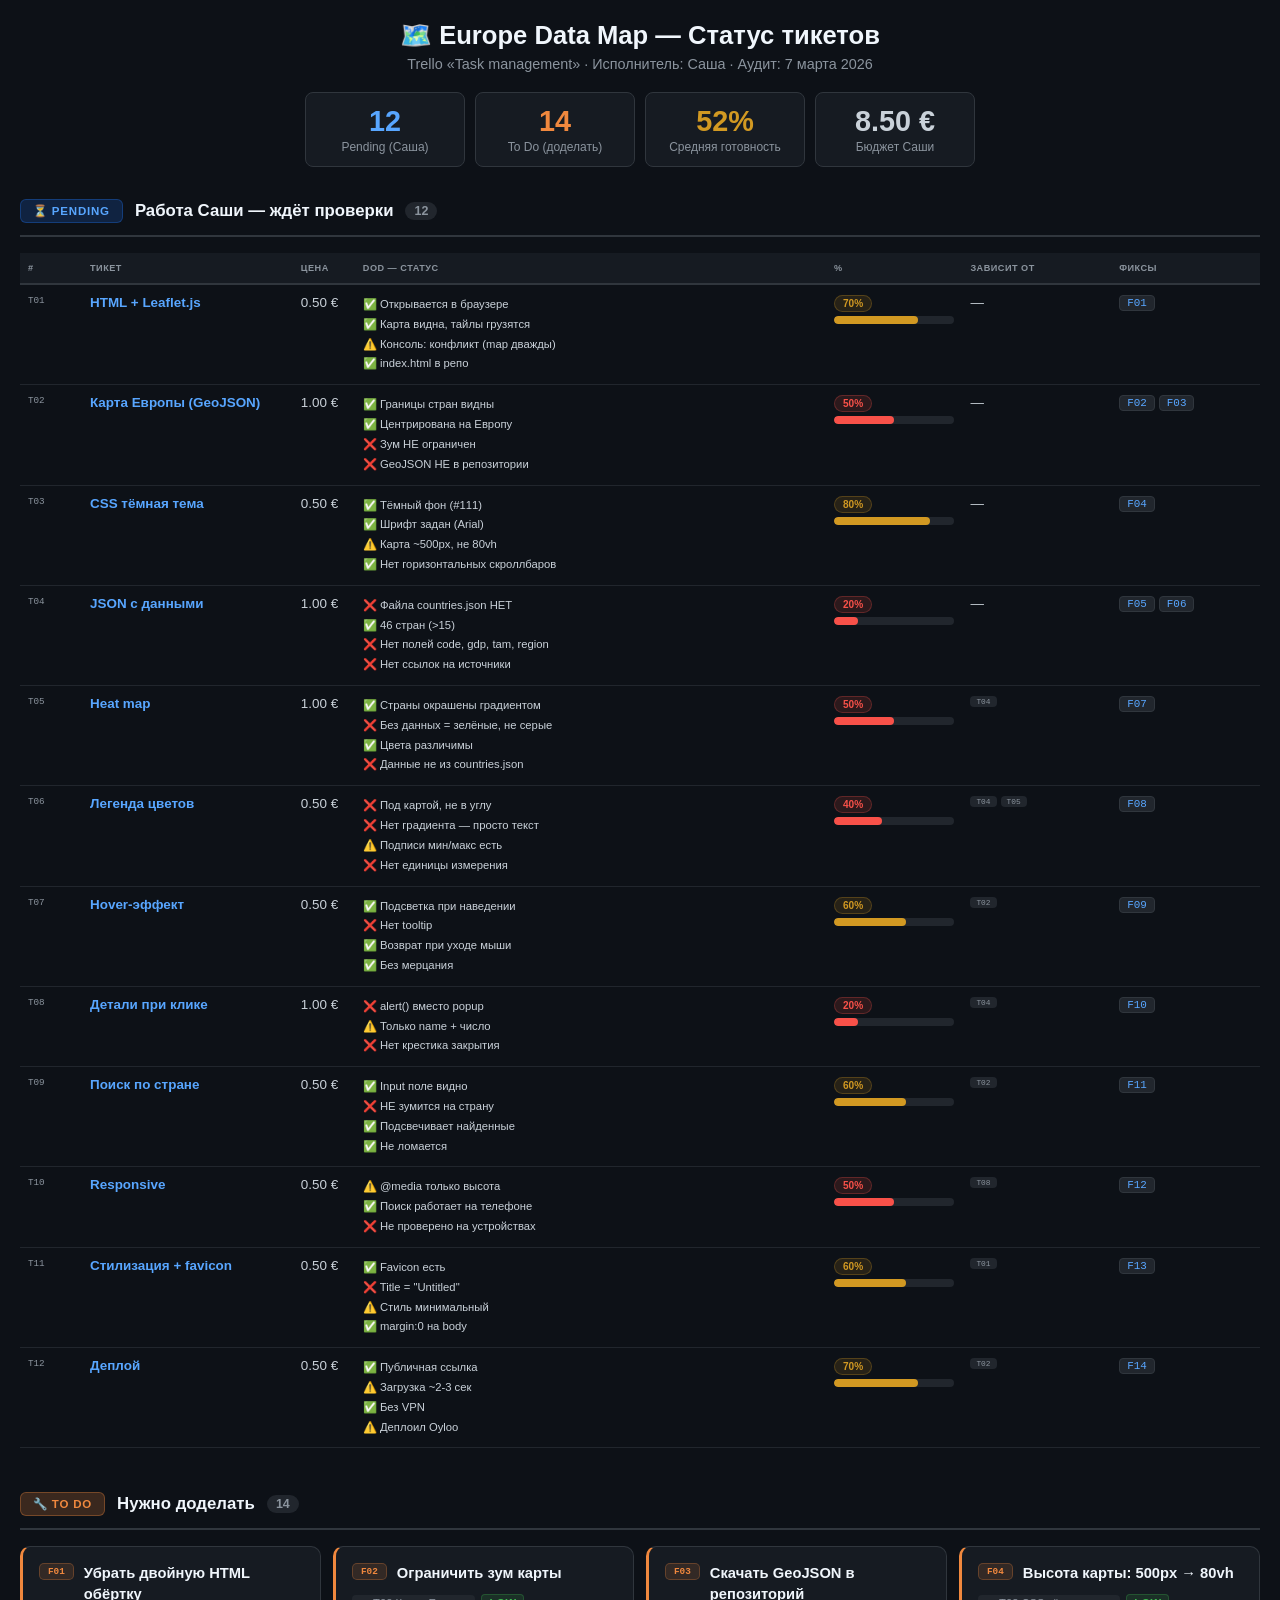
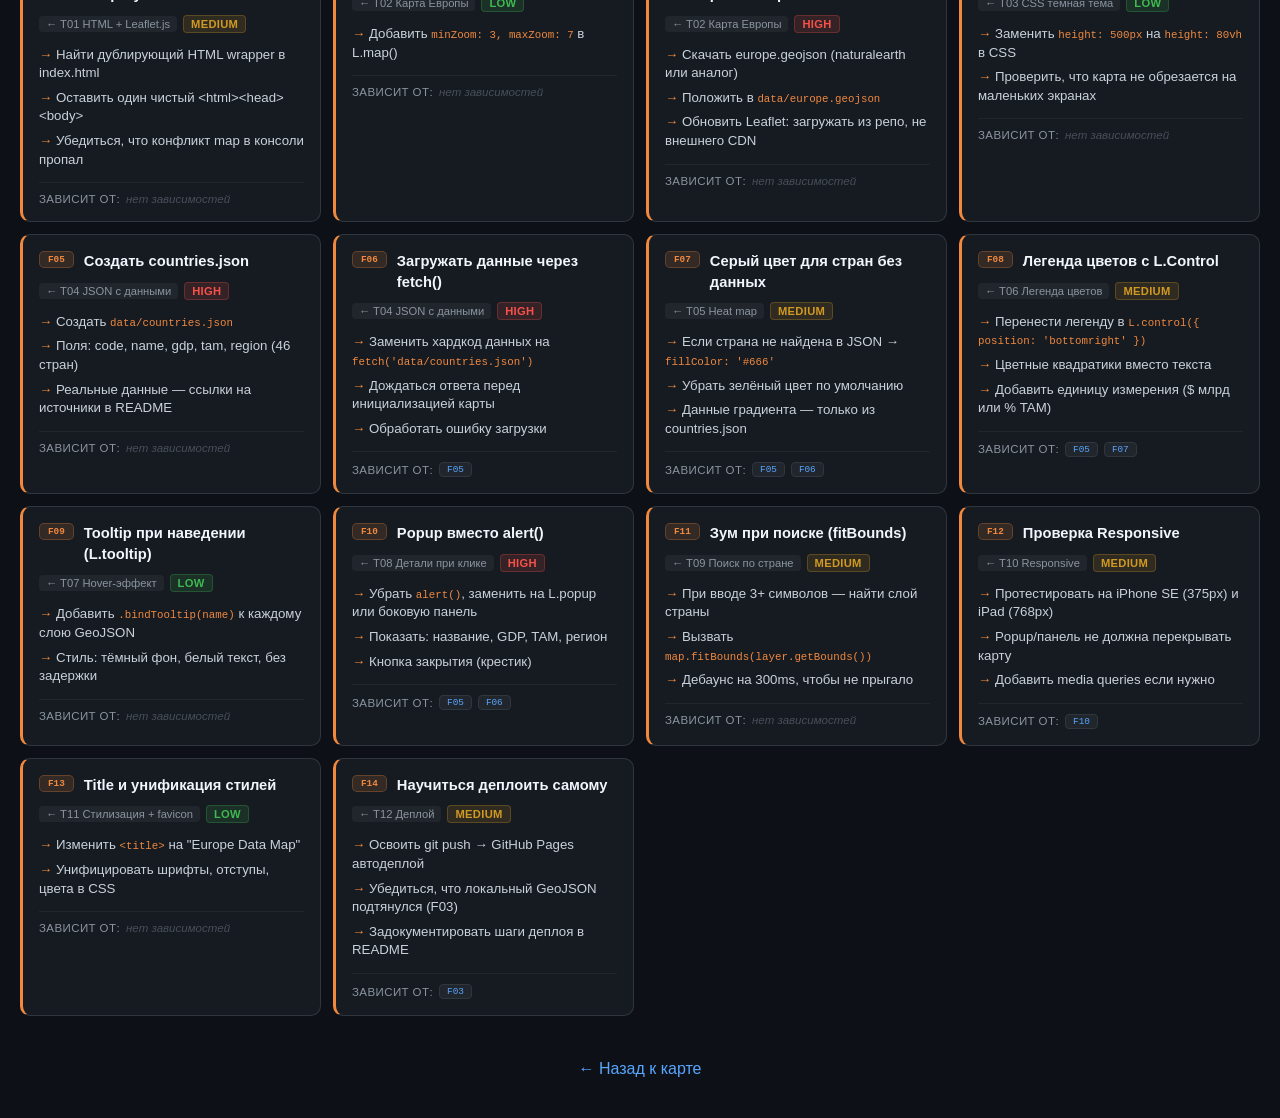
==== commit cd34e0fd: "tickets: split into Pending (Saša's work) + To Do (14 fix cards with deps)" ====
--- a/tickets.html
+++ b/tickets.html
@@ -11,52 +11,77 @@
     h1 { text-align: center; margin-bottom: 6px; font-size: 1.6em; color: #f0f6fc; }
     .subtitle { text-align: center; color: #8b949e; margin-bottom: 20px; font-size: 0.9em; }
 
-    /* Summary cards */
-    .summary { display: flex; gap: 10px; justify-content: center; flex-wrap: wrap; margin-bottom: 24px; }
-    .summary .card { background: #161b22; border: 1px solid #30363d; border-radius: 8px; padding: 12px 20px; text-align: center; min-width: 100px; flex: 1; max-width: 160px; }
+    /* Summary */
+    .summary { display: flex; gap: 10px; justify-content: center; flex-wrap: wrap; margin-bottom: 32px; }
+    .summary .card { background: #161b22; border: 1px solid #30363d; border-radius: 8px; padding: 12px 20px; text-align: center; min-width: 110px; flex: 1; max-width: 160px; }
     .summary .card .num { font-size: 1.8em; font-weight: 700; }
     .summary .card .label { font-size: 0.75em; color: #8b949e; margin-top: 2px; }
-    .avg { color: #f85149; }
-    .done-count { color: #3fb950; }
-    .partial-count { color: #d29922; }
-    .fail-count { color: #f85149; }
+
+    /* Section */
+    .section { margin-bottom: 44px; }
+    .section-header { display: flex; align-items: center; gap: 12px; margin-bottom: 16px; padding-bottom: 12px; border-bottom: 2px solid #30363d; flex-wrap: wrap; }
+    .section-header h2 { font-size: 1.05em; color: #f0f6fc; font-weight: 600; }
+    .count-badge { background: #21262d; color: #8b949e; border-radius: 10px; padding: 2px 9px; font-size: 0.78em; font-weight: 600; }
+    .section-title-badge { display: inline-block; padding: 4px 12px; border-radius: 6px; font-size: 0.72em; font-weight: 700; letter-spacing: 0.8px; text-transform: uppercase; flex-shrink: 0; }
+    .section-title-badge.pending { background: #1f6feb33; color: #58a6ff; border: 1px solid #1f6feb55; }
+    .section-title-badge.todo { background: #f0883e33; color: #f0883e; border: 1px solid #f0883e55; }
 
     /* Desktop table */
-    .desktop-table { width: 100%; border-collapse: collapse; font-size: 0.85em; }
-    .desktop-table th { background: #161b22; color: #8b949e; font-weight: 600; text-transform: uppercase; font-size: 0.7em; letter-spacing: 0.5px; padding: 10px 8px; text-align: left; border-bottom: 2px solid #30363d; position: sticky; top: 0; z-index: 1; }
+    .desktop-table { width: 100%; border-collapse: collapse; font-size: 0.84em; }
+    .desktop-table th { background: #161b22; color: #8b949e; font-weight: 600; text-transform: uppercase; font-size: 0.68em; letter-spacing: 0.5px; padding: 10px 8px; text-align: left; border-bottom: 2px solid #30363d; position: sticky; top: 0; z-index: 1; }
     .desktop-table td { padding: 10px 8px; border-bottom: 1px solid #21262d; vertical-align: top; }
     .desktop-table tr:hover { background: #161b22; }
-
-    /* Mobile cards */
+    .t-id { color: #8b949e; font-family: monospace; font-size: 0.85em; white-space: nowrap; }
+    .ticket-name { color: #58a6ff; font-weight: 600; }
+
+    /* Mobile pending cards */
     .mobile-cards { display: none; }
-    .ticket-card { background: #161b22; border: 1px solid #30363d; border-radius: 10px; padding: 16px; margin-bottom: 12px; }
-    .ticket-header { display: flex; justify-content: space-between; align-items: center; margin-bottom: 10px; }
-    .ticket-header-left { display: flex; align-items: center; gap: 8px; }
-    .ticket-num { background: #21262d; color: #8b949e; border-radius: 50%; width: 28px; height: 28px; display: flex; align-items: center; justify-content: center; font-size: 0.8em; font-weight: 600; flex-shrink: 0; }
-    .ticket-card .ticket-name { color: #58a6ff; font-weight: 600; font-size: 1em; }
-    .ticket-price { color: #8b949e; font-size: 0.85em; }
-    .ticket-section { margin-top: 10px; }
-    .ticket-section-title { color: #8b949e; font-size: 0.7em; text-transform: uppercase; letter-spacing: 0.5px; margin-bottom: 6px; font-weight: 600; }
-    .ticket-progress { display: flex; align-items: center; gap: 10px; margin-top: 12px; padding-top: 12px; border-top: 1px solid #21262d; }
-    .ticket-progress .progress-bar { flex: 1; }
+    .pending-card { background: #161b22; border: 1px solid #30363d; border-left: 3px solid #1f6feb; border-radius: 10px; padding: 14px; margin-bottom: 10px; }
+    .pending-card-header { display: flex; align-items: center; gap: 8px; margin-bottom: 10px; flex-wrap: wrap; }
+    .pc-id { background: #21262d; color: #8b949e; border-radius: 4px; padding: 2px 7px; font-size: 0.72em; font-family: monospace; flex-shrink: 0; }
+    .pc-name { color: #58a6ff; font-weight: 600; font-size: 0.95em; flex: 1; }
+    .pc-price { color: #8b949e; font-size: 0.82em; white-space: nowrap; }
+    .pc-progress { display: flex; align-items: center; gap: 10px; margin-top: 10px; padding-top: 10px; border-top: 1px solid #21262d; }
+    .pc-progress .progress-bar { flex: 1; }
+    .pc-deps { margin-top: 8px; font-size: 0.76em; color: #8b949e; display: flex; align-items: center; gap: 6px; flex-wrap: wrap; }
+    .pc-deps-label { text-transform: uppercase; letter-spacing: 0.4px; font-size: 0.9em; }
+
+    /* Fix cards grid */
+    .fix-grid { display: grid; grid-template-columns: repeat(auto-fill, minmax(280px, 1fr)); gap: 12px; }
+    .fix-card { background: #161b22; border: 1px solid #30363d; border-left: 3px solid #f0883e; border-radius: 10px; padding: 16px; }
+    .fix-card-top { display: flex; align-items: flex-start; gap: 10px; margin-bottom: 10px; }
+    .fix-id { background: #f0883e22; color: #f0883e; border: 1px solid #f0883e44; border-radius: 5px; padding: 2px 8px; font-size: 0.72em; font-weight: 700; font-family: monospace; white-space: nowrap; flex-shrink: 0; }
+    .fix-title { color: #f0f6fc; font-weight: 600; font-size: 0.92em; line-height: 1.4; }
+    .fix-meta { display: flex; align-items: center; gap: 6px; flex-wrap: wrap; margin-bottom: 10px; }
+    .fix-related { background: #21262d; color: #8b949e; border-radius: 4px; padding: 2px 7px; font-size: 0.7em; }
+    .fix-priority { border-radius: 4px; padding: 2px 7px; font-size: 0.7em; font-weight: 700; letter-spacing: 0.3px; }
+    .priority-high { background: #f8514922; color: #f85149; border: 1px solid #f8514944; }
+    .priority-med  { background: #d2992222; color: #d29922; border: 1px solid #d2992244; }
+    .priority-low  { background: #3fb95022; color: #3fb950; border: 1px solid #3fb95044; }
+    .fix-steps { list-style: none; padding: 0; margin-bottom: 10px; }
+    .fix-steps li { color: #c9d1d9; font-size: 0.83em; padding: 3px 0; line-height: 1.4; }
+    .fix-steps li::before { content: "→ "; color: #f0883e; }
+    .fix-deps { display: flex; align-items: center; gap: 6px; flex-wrap: wrap; margin-top: 10px; padding-top: 10px; border-top: 1px solid #21262d; font-size: 0.72em; }
+    .fix-deps-label { color: #8b949e; text-transform: uppercase; letter-spacing: 0.4px; white-space: nowrap; }
+    .dep-chip { background: #21262d; color: #58a6ff; border: 1px solid #30363d; border-radius: 4px; padding: 1px 7px; font-family: monospace; text-decoration: none; transition: background 0.15s; }
+    .dep-chip:hover { background: #30363d; text-decoration: none; }
+    .no-deps { color: #484f58; font-style: italic; }
 
     /* Shared */
-    .ticket-name { color: #58a6ff; font-weight: 600; }
     .badge { display: inline-block; padding: 2px 8px; border-radius: 10px; font-size: 0.75em; font-weight: 600; white-space: nowrap; }
-    .badge-red { background: #f8514922; color: #f85149; border: 1px solid #f8514944; }
+    .badge-red    { background: #f8514922; color: #f85149; border: 1px solid #f8514944; }
     .badge-yellow { background: #d2992222; color: #d29922; border: 1px solid #d2992244; }
-    .badge-green { background: #3fb95022; color: #3fb950; border: 1px solid #3fb95044; }
+    .badge-green  { background: #3fb95022; color: #3fb950; border: 1px solid #3fb95044; }
     .progress-bar { background: #21262d; border-radius: 4px; height: 8px; width: 100%; overflow: hidden; }
     .progress-fill { height: 100%; border-radius: 4px; }
     .dod-list { list-style: none; padding: 0; }
-    .dod-list li { padding: 3px 0; line-height: 1.4; }
-    .dod-list li::before { margin-right: 4px; }
-    .dod-pass::before { content: "✅"; }
-    .dod-fail::before { content: "❌"; }
-    .dod-warn::before { content: "⚠️"; }
-    .todo-list { list-style: none; padding: 0; color: #f0883e; }
-    .todo-list li { padding: 3px 0; line-height: 1.4; }
-    .todo-list li::before { content: "→ "; color: #f0883e; }
+    .dod-list li { padding: 2px 0; line-height: 1.4; font-size: 0.84em; }
+    .dod-pass::before { content: "✅ "; }
+    .dod-fail::before { content: "❌ "; }
+    .dod-warn::before { content: "⚠️ "; }
+    .dep-chips { display: flex; gap: 4px; flex-wrap: wrap; }
+    .t-dep-chip { background: #21262d; color: #8b949e; border-radius: 4px; padding: 1px 6px; font-size: 0.72em; font-family: monospace; text-decoration: none; }
+    .t-dep-chip:hover { color: #58a6ff; }
     a { color: #58a6ff; text-decoration: none; }
     a:hover { text-decoration: underline; }
     .back-link { text-align: center; margin-top: 20px; padding-bottom: 20px; }
@@ -71,138 +96,709 @@
       .summary .card .label { font-size: 0.65em; }
       .desktop-table { display: none; }
       .mobile-cards { display: block; }
+      .fix-grid { grid-template-columns: 1fr; }
     }
   </style>
 </head>
 <body>
-  <h1>🗺️ Europe Data Map — Аудит тикетов</h1>
-  <p class="subtitle">Trello «Task management» · Исполнитель: Саша · 7 марта 2026</p>
-
-  <div class="summary">
-    <div class="card"><div class="num avg">52%</div><div class="label">Средняя готовность</div></div>
-    <div class="card"><div class="num done-count">0</div><div class="label">Полностью готовы</div></div>
-    <div class="card"><div class="num partial-count">10</div><div class="label">Частично</div></div>
-    <div class="card"><div class="num fail-count">2</div><div class="label">Не сделаны</div></div>
-    <div class="card"><div class="num" style="color:#c9d1d9">8.50 €</div><div class="label">Бюджет</div></div>
+
+<h1>🗺️ Europe Data Map — Статус тикетов</h1>
+<p class="subtitle">Trello «Task management» · Исполнитель: Саша · Аудит: 7 марта 2026</p>
+
+<div class="summary">
+  <div class="card"><div class="num" style="color:#58a6ff">12</div><div class="label">Pending (Саша)</div></div>
+  <div class="card"><div class="num" style="color:#f0883e">14</div><div class="label">To Do (доделать)</div></div>
+  <div class="card"><div class="num" style="color:#d29922">52%</div><div class="label">Средняя готовность</div></div>
+  <div class="card"><div class="num" style="color:#c9d1d9">8.50 €</div><div class="label">Бюджет Саши</div></div>
+</div>
+
+
+<!-- ═══════════════════════════════════════════════════════════ -->
+<!--  PENDING SECTION                                           -->
+<!-- ═══════════════════════════════════════════════════════════ -->
+<div class="section">
+  <div class="section-header">
+    <span class="section-title-badge pending">⏳ Pending</span>
+    <h2>Работа Саши — ждёт проверки</h2>
+    <span class="count-badge">12</span>
   </div>
 
   <!-- DESKTOP TABLE -->
   <table class="desktop-table">
     <thead>
       <tr>
-        <th style="width:4%">#</th>
-        <th style="width:16%">Тикет</th>
-        <th style="width:6%">Цена</th>
-        <th style="width:28%">DoD — статус</th>
-        <th style="width:28%">Что доделать</th>
-        <th style="width:8%">%</th>
+        <th style="width:5%">#</th>
+        <th style="width:17%">Тикет</th>
+        <th style="width:5%">Цена</th>
+        <th style="width:38%">DoD — статус</th>
+        <th style="width:11%">%</th>
+        <th style="width:12%">Зависит от</th>
+        <th style="width:12%">Фиксы</th>
       </tr>
     </thead>
     <tbody>
-      <tr><td>1</td><td class="ticket-name">HTML + Leaflet.js</td><td>0.50 €</td><td><ul class="dod-list"><li class="dod-pass">Открывается в браузере</li><li class="dod-pass">Карта видна, тайлы грузятся</li><li class="dod-warn">Консоль: конфликт (map дважды)</li><li class="dod-pass">index.html в репо</li></ul></td><td><ul class="todo-list"><li>Убрать двойную HTML обёртку</li><li>Оставить один чистый index.html</li></ul></td><td><span class="badge badge-yellow">70%</span><div class="progress-bar"><div class="progress-fill" style="width:70%;background:#d29922"></div></div></td></tr>
-      <tr><td>2</td><td class="ticket-name">Карта Европы (GeoJSON)</td><td>1.00 €</td><td><ul class="dod-list"><li class="dod-pass">Границы стран видны</li><li class="dod-pass">Центрирована на Европу</li><li class="dod-fail">Зум НЕ ограничен</li><li class="dod-fail">GeoJSON НЕ в репозитории</li></ul></td><td><ul class="todo-list"><li>Добавить minZoom: 3, maxZoom: 7</li><li>Скачать GeoJSON в репо</li></ul></td><td><span class="badge badge-red">50%</span><div class="progress-bar"><div class="progress-fill" style="width:50%;background:#f85149"></div></div></td></tr>
-      <tr><td>3</td><td class="ticket-name">CSS тёмная тема</td><td>0.50 €</td><td><ul class="dod-list"><li class="dod-pass">Тёмный фон (#111)</li><li class="dod-pass">Шрифт задан (Arial)</li><li class="dod-warn">Карта ~500px, не 80% экрана</li><li class="dod-pass">Нет горизонтальных скроллбаров</li></ul></td><td><ul class="todo-list"><li>Заменить height: 500px на 80vh</li></ul></td><td><span class="badge badge-yellow">80%</span><div class="progress-bar"><div class="progress-fill" style="width:80%;background:#d29922"></div></div></td></tr>
-      <tr><td>4</td><td class="ticket-name">JSON с данными</td><td>1.00 €</td><td><ul class="dod-list"><li class="dod-fail">Файла countries.json НЕТ</li><li class="dod-pass">46 стран (>15)</li><li class="dod-fail">Нет полей code, gdp, tam, region</li><li class="dod-fail">Нет ссылок на источники</li></ul></td><td><ul class="todo-list"><li>Создать countries.json</li><li>Реальные данные + источники в README</li><li>Загружать через fetch()</li></ul></td><td><span class="badge badge-red">20%</span><div class="progress-bar"><div class="progress-fill" style="width:20%;background:#f85149"></div></div></td></tr>
-      <tr><td>5</td><td class="ticket-name">Heat map</td><td>1.00 €</td><td><ul class="dod-list"><li class="dod-pass">Страны окрашены градиентом</li><li class="dod-fail">Без данных = зелёные, не серые</li><li class="dod-pass">Цвета различимы</li><li class="dod-fail">Данные не из countries.json</li></ul></td><td><ul class="todo-list"><li>Без данных → серый (#666)</li><li>Данные из countries.json</li></ul></td><td><span class="badge badge-red">50%</span><div class="progress-bar"><div class="progress-fill" style="width:50%;background:#f85149"></div></div></td></tr>
-      <tr><td>6</td><td class="ticket-name">Легенда цветов</td><td>0.50 €</td><td><ul class="dod-list"><li class="dod-fail">Под картой, не в углу</li><li class="dod-fail">Нет градиента — просто текст</li><li class="dod-warn">Подписи мин/макс есть</li><li class="dod-fail">Нет единицы измерения</li></ul></td><td><ul class="todo-list"><li>L.Control в углу карты</li><li>Цветные квадратики</li><li>Единица измерения</li></ul></td><td><span class="badge badge-red">40%</span><div class="progress-bar"><div class="progress-fill" style="width:40%;background:#f85149"></div></div></td></tr>
-      <tr><td>7</td><td class="ticket-name">Hover-эффект</td><td>0.50 €</td><td><ul class="dod-list"><li class="dod-pass">Подсветка при наведении</li><li class="dod-fail">Нет tooltip</li><li class="dod-pass">Возврат при уходе мыши</li><li class="dod-pass">Без мерцания</li></ul></td><td><ul class="todo-list"><li>Добавить L.tooltip с названием</li></ul></td><td><span class="badge badge-yellow">60%</span><div class="progress-bar"><div class="progress-fill" style="width:60%;background:#d29922"></div></div></td></tr>
-      <tr><td>8</td><td class="ticket-name">Детали при клике</td><td>1.00 €</td><td><ul class="dod-list"><li class="dod-fail">alert() вместо popup</li><li class="dod-warn">Только name + число</li><li class="dod-fail">Нет крестика закрытия</li></ul></td><td><ul class="todo-list"><li>L.popup или боковая панель</li><li>Показать GDP, TAM, region</li><li>Крестик для закрытия</li></ul></td><td><span class="badge badge-red">20%</span><div class="progress-bar"><div class="progress-fill" style="width:20%;background:#f85149"></div></div></td></tr>
-      <tr><td>9</td><td class="ticket-name">Поиск по стране</td><td>0.50 €</td><td><ul class="dod-list"><li class="dod-pass">Input поле видно</li><li class="dod-fail">НЕ зумится на страну</li><li class="dod-pass">Подсвечивает найденные</li><li class="dod-pass">Не ломается</li></ul></td><td><ul class="todo-list"><li>map.fitBounds() при 3+ буквах</li></ul></td><td><span class="badge badge-yellow">60%</span><div class="progress-bar"><div class="progress-fill" style="width:60%;background:#d29922"></div></div></td></tr>
-      <tr><td>10</td><td class="ticket-name">Responsive</td><td>0.50 €</td><td><ul class="dod-list"><li class="dod-warn">@media только высота</li><li class="dod-pass">Поиск работает на телефоне</li><li class="dod-fail">Не проверено на устройствах</li></ul></td><td><ul class="todo-list"><li>Проверить iPhone SE, iPad</li><li>Popup не перекрывает карту</li></ul></td><td><span class="badge badge-red">50%</span><div class="progress-bar"><div class="progress-fill" style="width:50%;background:#f85149"></div></div></td></tr>
-      <tr><td>11</td><td class="ticket-name">Стилизация + favicon</td><td>0.50 €</td><td><ul class="dod-list"><li class="dod-pass">Favicon есть</li><li class="dod-fail">Title = "Untitled"</li><li class="dod-warn">Стиль минимальный</li><li class="dod-pass">margin:0 на body</li></ul></td><td><ul class="todo-list"><li>Title → "Europe Data Map"</li><li>Унифицировать стили</li></ul></td><td><span class="badge badge-yellow">60%</span><div class="progress-bar"><div class="progress-fill" style="width:60%;background:#d29922"></div></div></td></tr>
-      <tr><td>12</td><td class="ticket-name">Деплой</td><td>0.50 €</td><td><ul class="dod-list"><li class="dod-pass">Публичная ссылка</li><li class="dod-warn">Загрузка ~2-3 сек</li><li class="dod-pass">Без VPN</li><li class="dod-warn">Деплоил Oyloo</li></ul></td><td><ul class="todo-list"><li>Научиться деплоить самому</li><li>Локальный GeoJSON</li></ul></td><td><span class="badge badge-yellow">70%</span><div class="progress-bar"><div class="progress-fill" style="width:70%;background:#d29922"></div></div></td></tr>
+
+      <tr id="T01">
+        <td class="t-id">T01</td>
+        <td class="ticket-name">HTML + Leaflet.js</td>
+        <td>0.50 €</td>
+        <td><ul class="dod-list">
+          <li class="dod-pass">Открывается в браузере</li>
+          <li class="dod-pass">Карта видна, тайлы грузятся</li>
+          <li class="dod-warn">Консоль: конфликт (map дважды)</li>
+          <li class="dod-pass">index.html в репо</li>
+        </ul></td>
+        <td><span class="badge badge-yellow">70%</span><div class="progress-bar" style="margin-top:4px"><div class="progress-fill" style="width:70%;background:#d29922"></div></div></td>
+        <td>—</td>
+        <td><div class="dep-chips"><a href="#F01" class="dep-chip">F01</a></div></td>
+      </tr>
+
+      <tr id="T02">
+        <td class="t-id">T02</td>
+        <td class="ticket-name">Карта Европы (GeoJSON)</td>
+        <td>1.00 €</td>
+        <td><ul class="dod-list">
+          <li class="dod-pass">Границы стран видны</li>
+          <li class="dod-pass">Центрирована на Европу</li>
+          <li class="dod-fail">Зум НЕ ограничен</li>
+          <li class="dod-fail">GeoJSON НЕ в репозитории</li>
+        </ul></td>
+        <td><span class="badge badge-red">50%</span><div class="progress-bar" style="margin-top:4px"><div class="progress-fill" style="width:50%;background:#f85149"></div></div></td>
+        <td>—</td>
+        <td><div class="dep-chips"><a href="#F02" class="dep-chip">F02</a><a href="#F03" class="dep-chip">F03</a></div></td>
+      </tr>
+
+      <tr id="T03">
+        <td class="t-id">T03</td>
+        <td class="ticket-name">CSS тёмная тема</td>
+        <td>0.50 €</td>
+        <td><ul class="dod-list">
+          <li class="dod-pass">Тёмный фон (#111)</li>
+          <li class="dod-pass">Шрифт задан (Arial)</li>
+          <li class="dod-warn">Карта ~500px, не 80vh</li>
+          <li class="dod-pass">Нет горизонтальных скроллбаров</li>
+        </ul></td>
+        <td><span class="badge badge-yellow">80%</span><div class="progress-bar" style="margin-top:4px"><div class="progress-fill" style="width:80%;background:#d29922"></div></div></td>
+        <td>—</td>
+        <td><div class="dep-chips"><a href="#F04" class="dep-chip">F04</a></div></td>
+      </tr>
+
+      <tr id="T04">
+        <td class="t-id">T04</td>
+        <td class="ticket-name">JSON с данными</td>
+        <td>1.00 €</td>
+        <td><ul class="dod-list">
+          <li class="dod-fail">Файла countries.json НЕТ</li>
+          <li class="dod-pass">46 стран (&gt;15)</li>
+          <li class="dod-fail">Нет полей code, gdp, tam, region</li>
+          <li class="dod-fail">Нет ссылок на источники</li>
+        </ul></td>
+        <td><span class="badge badge-red">20%</span><div class="progress-bar" style="margin-top:4px"><div class="progress-fill" style="width:20%;background:#f85149"></div></div></td>
+        <td>—</td>
+        <td><div class="dep-chips"><a href="#F05" class="dep-chip">F05</a><a href="#F06" class="dep-chip">F06</a></div></td>
+      </tr>
+
+      <tr id="T05">
+        <td class="t-id">T05</td>
+        <td class="ticket-name">Heat map</td>
+        <td>1.00 €</td>
+        <td><ul class="dod-list">
+          <li class="dod-pass">Страны окрашены градиентом</li>
+          <li class="dod-fail">Без данных = зелёные, не серые</li>
+          <li class="dod-pass">Цвета различимы</li>
+          <li class="dod-fail">Данные не из countries.json</li>
+        </ul></td>
+        <td><span class="badge badge-red">50%</span><div class="progress-bar" style="margin-top:4px"><div class="progress-fill" style="width:50%;background:#f85149"></div></div></td>
+        <td><div class="dep-chips"><a href="#T04" class="t-dep-chip">T04</a></div></td>
+        <td><div class="dep-chips"><a href="#F07" class="dep-chip">F07</a></div></td>
+      </tr>
+
+      <tr id="T06">
+        <td class="t-id">T06</td>
+        <td class="ticket-name">Легенда цветов</td>
+        <td>0.50 €</td>
+        <td><ul class="dod-list">
+          <li class="dod-fail">Под картой, не в углу</li>
+          <li class="dod-fail">Нет градиента — просто текст</li>
+          <li class="dod-warn">Подписи мин/макс есть</li>
+          <li class="dod-fail">Нет единицы измерения</li>
+        </ul></td>
+        <td><span class="badge badge-red">40%</span><div class="progress-bar" style="margin-top:4px"><div class="progress-fill" style="width:40%;background:#f85149"></div></div></td>
+        <td><div class="dep-chips"><a href="#T04" class="t-dep-chip">T04</a><a href="#T05" class="t-dep-chip">T05</a></div></td>
+        <td><div class="dep-chips"><a href="#F08" class="dep-chip">F08</a></div></td>
+      </tr>
+
+      <tr id="T07">
+        <td class="t-id">T07</td>
+        <td class="ticket-name">Hover-эффект</td>
+        <td>0.50 €</td>
+        <td><ul class="dod-list">
+          <li class="dod-pass">Подсветка при наведении</li>
+          <li class="dod-fail">Нет tooltip</li>
+          <li class="dod-pass">Возврат при уходе мыши</li>
+          <li class="dod-pass">Без мерцания</li>
+        </ul></td>
+        <td><span class="badge badge-yellow">60%</span><div class="progress-bar" style="margin-top:4px"><div class="progress-fill" style="width:60%;background:#d29922"></div></div></td>
+        <td><div class="dep-chips"><a href="#T02" class="t-dep-chip">T02</a></div></td>
+        <td><div class="dep-chips"><a href="#F09" class="dep-chip">F09</a></div></td>
+      </tr>
+
+      <tr id="T08">
+        <td class="t-id">T08</td>
+        <td class="ticket-name">Детали при клике</td>
+        <td>1.00 €</td>
+        <td><ul class="dod-list">
+          <li class="dod-fail">alert() вместо popup</li>
+          <li class="dod-warn">Только name + число</li>
+          <li class="dod-fail">Нет крестика закрытия</li>
+        </ul></td>
+        <td><span class="badge badge-red">20%</span><div class="progress-bar" style="margin-top:4px"><div class="progress-fill" style="width:20%;background:#f85149"></div></div></td>
+        <td><div class="dep-chips"><a href="#T04" class="t-dep-chip">T04</a></div></td>
+        <td><div class="dep-chips"><a href="#F10" class="dep-chip">F10</a></div></td>
+      </tr>
+
+      <tr id="T09">
+        <td class="t-id">T09</td>
+        <td class="ticket-name">Поиск по стране</td>
+        <td>0.50 €</td>
+        <td><ul class="dod-list">
+          <li class="dod-pass">Input поле видно</li>
+          <li class="dod-fail">НЕ зумится на страну</li>
+          <li class="dod-pass">Подсвечивает найденные</li>
+          <li class="dod-pass">Не ломается</li>
+        </ul></td>
+        <td><span class="badge badge-yellow">60%</span><div class="progress-bar" style="margin-top:4px"><div class="progress-fill" style="width:60%;background:#d29922"></div></div></td>
+        <td><div class="dep-chips"><a href="#T02" class="t-dep-chip">T02</a></div></td>
+        <td><div class="dep-chips"><a href="#F11" class="dep-chip">F11</a></div></td>
+      </tr>
+
+      <tr id="T10">
+        <td class="t-id">T10</td>
+        <td class="ticket-name">Responsive</td>
+        <td>0.50 €</td>
+        <td><ul class="dod-list">
+          <li class="dod-warn">@media только высота</li>
+          <li class="dod-pass">Поиск работает на телефоне</li>
+          <li class="dod-fail">Не проверено на устройствах</li>
+        </ul></td>
+        <td><span class="badge badge-red">50%</span><div class="progress-bar" style="margin-top:4px"><div class="progress-fill" style="width:50%;background:#f85149"></div></div></td>
+        <td><div class="dep-chips"><a href="#T08" class="t-dep-chip">T08</a></div></td>
+        <td><div class="dep-chips"><a href="#F12" class="dep-chip">F12</a></div></td>
+      </tr>
+
+      <tr id="T11">
+        <td class="t-id">T11</td>
+        <td class="ticket-name">Стилизация + favicon</td>
+        <td>0.50 €</td>
+        <td><ul class="dod-list">
+          <li class="dod-pass">Favicon есть</li>
+          <li class="dod-fail">Title = "Untitled"</li>
+          <li class="dod-warn">Стиль минимальный</li>
+          <li class="dod-pass">margin:0 на body</li>
+        </ul></td>
+        <td><span class="badge badge-yellow">60%</span><div class="progress-bar" style="margin-top:4px"><div class="progress-fill" style="width:60%;background:#d29922"></div></div></td>
+        <td><div class="dep-chips"><a href="#T01" class="t-dep-chip">T01</a></div></td>
+        <td><div class="dep-chips"><a href="#F13" class="dep-chip">F13</a></div></td>
+      </tr>
+
+      <tr id="T12">
+        <td class="t-id">T12</td>
+        <td class="ticket-name">Деплой</td>
+        <td>0.50 €</td>
+        <td><ul class="dod-list">
+          <li class="dod-pass">Публичная ссылка</li>
+          <li class="dod-warn">Загрузка ~2-3 сек</li>
+          <li class="dod-pass">Без VPN</li>
+          <li class="dod-warn">Деплоил Oyloo</li>
+        </ul></td>
+        <td><span class="badge badge-yellow">70%</span><div class="progress-bar" style="margin-top:4px"><div class="progress-fill" style="width:70%;background:#d29922"></div></div></td>
+        <td><div class="dep-chips"><a href="#T02" class="t-dep-chip">T02</a></div></td>
+        <td><div class="dep-chips"><a href="#F14" class="dep-chip">F14</a></div></td>
+      </tr>
+
     </tbody>
   </table>
 
-  <!-- MOBILE CARDS -->
+  <!-- MOBILE CARDS - Pending -->
   <div class="mobile-cards">
 
-    <div class="ticket-card">
-      <div class="ticket-header"><div class="ticket-header-left"><div class="ticket-num">1</div><span class="ticket-name">HTML + Leaflet.js</span></div><span class="ticket-price">0.50 €</span></div>
-      <div class="ticket-section"><div class="ticket-section-title">DoD</div><ul class="dod-list"><li class="dod-pass">Открывается в браузере</li><li class="dod-pass">Карта видна, тайлы грузятся</li><li class="dod-warn">Консоль: конфликт (map дважды)</li><li class="dod-pass">index.html в репо</li></ul></div>
-      <div class="ticket-section"><div class="ticket-section-title">Доделать</div><ul class="todo-list"><li>Убрать двойную HTML обёртку</li><li>Один чистый index.html</li></ul></div>
-      <div class="ticket-progress"><span class="badge badge-yellow">70%</span><div class="progress-bar"><div class="progress-fill" style="width:70%;background:#d29922"></div></div></div>
-    </div>
-
-    <div class="ticket-card">
-      <div class="ticket-header"><div class="ticket-header-left"><div class="ticket-num">2</div><span class="ticket-name">Карта Европы (GeoJSON)</span></div><span class="ticket-price">1.00 €</span></div>
-      <div class="ticket-section"><div class="ticket-section-title">DoD</div><ul class="dod-list"><li class="dod-pass">Границы стран видны</li><li class="dod-pass">Центрирована на Европу</li><li class="dod-fail">Зум НЕ ограничен</li><li class="dod-fail">GeoJSON НЕ в репозитории</li></ul></div>
-      <div class="ticket-section"><div class="ticket-section-title">Доделать</div><ul class="todo-list"><li>minZoom: 3, maxZoom: 7</li><li>Скачать GeoJSON в репо</li></ul></div>
-      <div class="ticket-progress"><span class="badge badge-red">50%</span><div class="progress-bar"><div class="progress-fill" style="width:50%;background:#f85149"></div></div></div>
-    </div>
-
-    <div class="ticket-card">
-      <div class="ticket-header"><div class="ticket-header-left"><div class="ticket-num">3</div><span class="ticket-name">CSS тёмная тема</span></div><span class="ticket-price">0.50 €</span></div>
-      <div class="ticket-section"><div class="ticket-section-title">DoD</div><ul class="dod-list"><li class="dod-pass">Тёмный фон</li><li class="dod-pass">Шрифт задан</li><li class="dod-warn">Карта 500px, не 80vh</li><li class="dod-pass">Нет горизонтального скролла</li></ul></div>
-      <div class="ticket-section"><div class="ticket-section-title">Доделать</div><ul class="todo-list"><li>height: 500px → 80vh</li></ul></div>
-      <div class="ticket-progress"><span class="badge badge-yellow">80%</span><div class="progress-bar"><div class="progress-fill" style="width:80%;background:#d29922"></div></div></div>
-    </div>
-
-    <div class="ticket-card">
-      <div class="ticket-header"><div class="ticket-header-left"><div class="ticket-num">4</div><span class="ticket-name">JSON с данными</span></div><span class="ticket-price">1.00 €</span></div>
-      <div class="ticket-section"><div class="ticket-section-title">DoD</div><ul class="dod-list"><li class="dod-fail">Файла countries.json НЕТ</li><li class="dod-pass">46 стран (>15)</li><li class="dod-fail">Нет полей code, gdp, tam, region</li><li class="dod-fail">Нет ссылок на источники</li></ul></div>
-      <div class="ticket-section"><div class="ticket-section-title">Доделать</div><ul class="todo-list"><li>Создать countries.json</li><li>Реальные данные + источники</li><li>Загружать через fetch()</li></ul></div>
-      <div class="ticket-progress"><span class="badge badge-red">20%</span><div class="progress-bar"><div class="progress-fill" style="width:20%;background:#f85149"></div></div></div>
-    </div>
-
-    <div class="ticket-card">
-      <div class="ticket-header"><div class="ticket-header-left"><div class="ticket-num">5</div><span class="ticket-name">Heat map</span></div><span class="ticket-price">1.00 €</span></div>
-      <div class="ticket-section"><div class="ticket-section-title">DoD</div><ul class="dod-list"><li class="dod-pass">Градиент работает</li><li class="dod-fail">Без данных = зелёные, не серые</li><li class="dod-pass">Цвета различимы</li><li class="dod-fail">Не из countries.json</li></ul></div>
-      <div class="ticket-section"><div class="ticket-section-title">Доделать</div><ul class="todo-list"><li>Без данных → серый</li><li>Данные из countries.json</li></ul></div>
-      <div class="ticket-progress"><span class="badge badge-red">50%</span><div class="progress-bar"><div class="progress-fill" style="width:50%;background:#f85149"></div></div></div>
-    </div>
-
-    <div class="ticket-card">
-      <div class="ticket-header"><div class="ticket-header-left"><div class="ticket-num">6</div><span class="ticket-name">Легенда цветов</span></div><span class="ticket-price">0.50 €</span></div>
-      <div class="ticket-section"><div class="ticket-section-title">DoD</div><ul class="dod-list"><li class="dod-fail">Под картой, не в углу</li><li class="dod-fail">Текст вместо градиента</li><li class="dod-warn">Подписи есть</li><li class="dod-fail">Нет единицы измерения</li></ul></div>
-      <div class="ticket-section"><div class="ticket-section-title">Доделать</div><ul class="todo-list"><li>L.Control в углу карты</li><li>Цветные квадратики</li><li>Единица измерения</li></ul></div>
-      <div class="ticket-progress"><span class="badge badge-red">40%</span><div class="progress-bar"><div class="progress-fill" style="width:40%;background:#f85149"></div></div></div>
-    </div>
-
-    <div class="ticket-card">
-      <div class="ticket-header"><div class="ticket-header-left"><div class="ticket-num">7</div><span class="ticket-name">Hover-эффект</span></div><span class="ticket-price">0.50 €</span></div>
-      <div class="ticket-section"><div class="ticket-section-title">DoD</div><ul class="dod-list"><li class="dod-pass">Подсветка при наведении</li><li class="dod-fail">Нет tooltip</li><li class="dod-pass">Возврат при уходе мыши</li><li class="dod-pass">Без мерцания</li></ul></div>
-      <div class="ticket-section"><div class="ticket-section-title">Доделать</div><ul class="todo-list"><li>L.tooltip с названием страны</li></ul></div>
-      <div class="ticket-progress"><span class="badge badge-yellow">60%</span><div class="progress-bar"><div class="progress-fill" style="width:60%;background:#d29922"></div></div></div>
-    </div>
-
-    <div class="ticket-card">
-      <div class="ticket-header"><div class="ticket-header-left"><div class="ticket-num">8</div><span class="ticket-name">Детали при клике</span></div><span class="ticket-price">1.00 €</span></div>
-      <div class="ticket-section"><div class="ticket-section-title">DoD</div><ul class="dod-list"><li class="dod-fail">alert() вместо popup</li><li class="dod-warn">Только name + число</li><li class="dod-fail">Нет крестика закрытия</li></ul></div>
-      <div class="ticket-section"><div class="ticket-section-title">Доделать</div><ul class="todo-list"><li>L.popup или боковая панель</li><li>Показать GDP, TAM, region</li><li>Крестик закрытия</li></ul></div>
-      <div class="ticket-progress"><span class="badge badge-red">20%</span><div class="progress-bar"><div class="progress-fill" style="width:20%;background:#f85149"></div></div></div>
-    </div>
-
-    <div class="ticket-card">
-      <div class="ticket-header"><div class="ticket-header-left"><div class="ticket-num">9</div><span class="ticket-name">Поиск по стране</span></div><span class="ticket-price">0.50 €</span></div>
-      <div class="ticket-section"><div class="ticket-section-title">DoD</div><ul class="dod-list"><li class="dod-pass">Input поле видно</li><li class="dod-fail">Не зумится на страну</li><li class="dod-pass">Подсвечивает найденные</li><li class="dod-pass">Не ломается</li></ul></div>
-      <div class="ticket-section"><div class="ticket-section-title">Доделать</div><ul class="todo-list"><li>map.fitBounds() при 3+ буквах</li></ul></div>
-      <div class="ticket-progress"><span class="badge badge-yellow">60%</span><div class="progress-bar"><div class="progress-fill" style="width:60%;background:#d29922"></div></div></div>
-    </div>
-
-    <div class="ticket-card">
-      <div class="ticket-header"><div class="ticket-header-left"><div class="ticket-num">10</div><span class="ticket-name">Responsive</span></div><span class="ticket-price">0.50 €</span></div>
-      <div class="ticket-section"><div class="ticket-section-title">DoD</div><ul class="dod-list"><li class="dod-warn">@media только высота</li><li class="dod-pass">Поиск на телефоне ок</li><li class="dod-fail">Не проверено на устройствах</li></ul></div>
-      <div class="ticket-section"><div class="ticket-section-title">Доделать</div><ul class="todo-list"><li>Проверить iPhone SE, iPad</li><li>Popup не перекрывает карту</li></ul></div>
-      <div class="ticket-progress"><span class="badge badge-red">50%</span><div class="progress-bar"><div class="progress-fill" style="width:50%;background:#f85149"></div></div></div>
-    </div>
-
-    <div class="ticket-card">
-      <div class="ticket-header"><div class="ticket-header-left"><div class="ticket-num">11</div><span class="ticket-name">Стилизация + favicon</span></div><span class="ticket-price">0.50 €</span></div>
-      <div class="ticket-section"><div class="ticket-section-title">DoD</div><ul class="dod-list"><li class="dod-pass">Favicon есть</li><li class="dod-fail">Title = "Untitled"</li><li class="dod-warn">Стиль минимальный</li><li class="dod-pass">margin:0</li></ul></div>
-      <div class="ticket-section"><div class="ticket-section-title">Доделать</div><ul class="todo-list"><li>Title → "Europe Data Map"</li><li>Унифицировать стили</li></ul></div>
-      <div class="ticket-progress"><span class="badge badge-yellow">60%</span><div class="progress-bar"><div class="progress-fill" style="width:60%;background:#d29922"></div></div></div>
-    </div>
-
-    <div class="ticket-card">
-      <div class="ticket-header"><div class="ticket-header-left"><div class="ticket-num">12</div><span class="ticket-name">Деплой</span></div><span class="ticket-price">0.50 €</span></div>
-      <div class="ticket-section"><div class="ticket-section-title">DoD</div><ul class="dod-list"><li class="dod-pass">Публичная ссылка</li><li class="dod-warn">Загрузка ~2-3 сек</li><li class="dod-pass">Без VPN</li><li class="dod-warn">Деплоил Oyloo</li></ul></div>
-      <div class="ticket-section"><div class="ticket-section-title">Доделать</div><ul class="todo-list"><li>Научиться деплоить самому</li><li>Локальный GeoJSON</li></ul></div>
-      <div class="ticket-progress"><span class="badge badge-yellow">70%</span><div class="progress-bar"><div class="progress-fill" style="width:70%;background:#d29922"></div></div></div>
-    </div>
-
+    <div class="pending-card" id="T01-m">
+      <div class="pending-card-header">
+        <span class="pc-id">T01</span><span class="pc-name">HTML + Leaflet.js</span><span class="pc-price">0.50 €</span>
+      </div>
+      <ul class="dod-list">
+        <li class="dod-pass">Открывается в браузере</li>
+        <li class="dod-pass">Карта видна, тайлы грузятся</li>
+        <li class="dod-warn">Консоль: конфликт (map дважды)</li>
+        <li class="dod-pass">index.html в репо</li>
+      </ul>
+      <div class="pc-progress"><span class="badge badge-yellow">70%</span><div class="progress-bar"><div class="progress-fill" style="width:70%;background:#d29922"></div></div></div>
+      <div class="pc-deps"><span class="pc-deps-label">Фиксы:</span><a href="#F01" class="dep-chip">F01</a></div>
+    </div>
+
+    <div class="pending-card" id="T02-m">
+      <div class="pending-card-header">
+        <span class="pc-id">T02</span><span class="pc-name">Карта Европы (GeoJSON)</span><span class="pc-price">1.00 €</span>
+      </div>
+      <ul class="dod-list">
+        <li class="dod-pass">Границы стран видны</li>
+        <li class="dod-pass">Центрирована на Европу</li>
+        <li class="dod-fail">Зум НЕ ограничен</li>
+        <li class="dod-fail">GeoJSON НЕ в репозитории</li>
+      </ul>
+      <div class="pc-progress"><span class="badge badge-red">50%</span><div class="progress-bar"><div class="progress-fill" style="width:50%;background:#f85149"></div></div></div>
+      <div class="pc-deps"><span class="pc-deps-label">Фиксы:</span><a href="#F02" class="dep-chip">F02</a><a href="#F03" class="dep-chip">F03</a></div>
+    </div>
+
+    <div class="pending-card" id="T03-m">
+      <div class="pending-card-header">
+        <span class="pc-id">T03</span><span class="pc-name">CSS тёмная тема</span><span class="pc-price">0.50 €</span>
+      </div>
+      <ul class="dod-list">
+        <li class="dod-pass">Тёмный фон (#111)</li>
+        <li class="dod-pass">Шрифт задан (Arial)</li>
+        <li class="dod-warn">Карта ~500px, не 80vh</li>
+        <li class="dod-pass">Нет горизонтальных скроллбаров</li>
+      </ul>
+      <div class="pc-progress"><span class="badge badge-yellow">80%</span><div class="progress-bar"><div class="progress-fill" style="width:80%;background:#d29922"></div></div></div>
+      <div class="pc-deps"><span class="pc-deps-label">Фиксы:</span><a href="#F04" class="dep-chip">F04</a></div>
+    </div>
+
+    <div class="pending-card" id="T04-m">
+      <div class="pending-card-header">
+        <span class="pc-id">T04</span><span class="pc-name">JSON с данными</span><span class="pc-price">1.00 €</span>
+      </div>
+      <ul class="dod-list">
+        <li class="dod-fail">Файла countries.json НЕТ</li>
+        <li class="dod-pass">46 стран (&gt;15)</li>
+        <li class="dod-fail">Нет полей code, gdp, tam, region</li>
+        <li class="dod-fail">Нет ссылок на источники</li>
+      </ul>
+      <div class="pc-progress"><span class="badge badge-red">20%</span><div class="progress-bar"><div class="progress-fill" style="width:20%;background:#f85149"></div></div></div>
+      <div class="pc-deps"><span class="pc-deps-label">Фиксы:</span><a href="#F05" class="dep-chip">F05</a><a href="#F06" class="dep-chip">F06</a></div>
+    </div>
+
+    <div class="pending-card" id="T05-m">
+      <div class="pending-card-header">
+        <span class="pc-id">T05</span><span class="pc-name">Heat map</span><span class="pc-price">1.00 €</span>
+      </div>
+      <ul class="dod-list">
+        <li class="dod-pass">Страны окрашены градиентом</li>
+        <li class="dod-fail">Без данных = зелёные, не серые</li>
+        <li class="dod-pass">Цвета различимы</li>
+        <li class="dod-fail">Данные не из countries.json</li>
+      </ul>
+      <div class="pc-progress"><span class="badge badge-red">50%</span><div class="progress-bar"><div class="progress-fill" style="width:50%;background:#f85149"></div></div></div>
+      <div class="pc-deps"><span class="pc-deps-label">Зависит от:</span><a href="#T04-m" class="dep-chip">T04</a> <span class="pc-deps-label" style="margin-left:4px">Фиксы:</span><a href="#F07" class="dep-chip">F07</a></div>
+    </div>
+
+    <div class="pending-card" id="T06-m">
+      <div class="pending-card-header">
+        <span class="pc-id">T06</span><span class="pc-name">Легенда цветов</span><span class="pc-price">0.50 €</span>
+      </div>
+      <ul class="dod-list">
+        <li class="dod-fail">Под картой, не в углу</li>
+        <li class="dod-fail">Нет градиента — просто текст</li>
+        <li class="dod-warn">Подписи мин/макс есть</li>
+        <li class="dod-fail">Нет единицы измерения</li>
+      </ul>
+      <div class="pc-progress"><span class="badge badge-red">40%</span><div class="progress-bar"><div class="progress-fill" style="width:40%;background:#f85149"></div></div></div>
+      <div class="pc-deps"><span class="pc-deps-label">Зависит от:</span><a href="#T04-m" class="dep-chip">T04</a><a href="#T05-m" class="dep-chip">T05</a> <span class="pc-deps-label" style="margin-left:4px">Фиксы:</span><a href="#F08" class="dep-chip">F08</a></div>
+    </div>
+
+    <div class="pending-card" id="T07-m">
+      <div class="pending-card-header">
+        <span class="pc-id">T07</span><span class="pc-name">Hover-эффект</span><span class="pc-price">0.50 €</span>
+      </div>
+      <ul class="dod-list">
+        <li class="dod-pass">Подсветка при наведении</li>
+        <li class="dod-fail">Нет tooltip</li>
+        <li class="dod-pass">Возврат при уходе мыши</li>
+        <li class="dod-pass">Без мерцания</li>
+      </ul>
+      <div class="pc-progress"><span class="badge badge-yellow">60%</span><div class="progress-bar"><div class="progress-fill" style="width:60%;background:#d29922"></div></div></div>
+      <div class="pc-deps"><span class="pc-deps-label">Зависит от:</span><a href="#T02-m" class="dep-chip">T02</a> <span class="pc-deps-label" style="margin-left:4px">Фиксы:</span><a href="#F09" class="dep-chip">F09</a></div>
+    </div>
+
+    <div class="pending-card" id="T08-m">
+      <div class="pending-card-header">
+        <span class="pc-id">T08</span><span class="pc-name">Детали при клике</span><span class="pc-price">1.00 €</span>
+      </div>
+      <ul class="dod-list">
+        <li class="dod-fail">alert() вместо popup</li>
+        <li class="dod-warn">Только name + число</li>
+        <li class="dod-fail">Нет крестика закрытия</li>
+      </ul>
+      <div class="pc-progress"><span class="badge badge-red">20%</span><div class="progress-bar"><div class="progress-fill" style="width:20%;background:#f85149"></div></div></div>
+      <div class="pc-deps"><span class="pc-deps-label">Зависит от:</span><a href="#T04-m" class="dep-chip">T04</a> <span class="pc-deps-label" style="margin-left:4px">Фиксы:</span><a href="#F10" class="dep-chip">F10</a></div>
+    </div>
+
+    <div class="pending-card" id="T09-m">
+      <div class="pending-card-header">
+        <span class="pc-id">T09</span><span class="pc-name">Поиск по стране</span><span class="pc-price">0.50 €</span>
+      </div>
+      <ul class="dod-list">
+        <li class="dod-pass">Input поле видно</li>
+        <li class="dod-fail">НЕ зумится на страну</li>
+        <li class="dod-pass">Подсвечивает найденные</li>
+        <li class="dod-pass">Не ломается</li>
+      </ul>
+      <div class="pc-progress"><span class="badge badge-yellow">60%</span><div class="progress-bar"><div class="progress-fill" style="width:60%;background:#d29922"></div></div></div>
+      <div class="pc-deps"><span class="pc-deps-label">Зависит от:</span><a href="#T02-m" class="dep-chip">T02</a> <span class="pc-deps-label" style="margin-left:4px">Фиксы:</span><a href="#F11" class="dep-chip">F11</a></div>
+    </div>
+
+    <div class="pending-card" id="T10-m">
+      <div class="pending-card-header">
+        <span class="pc-id">T10</span><span class="pc-name">Responsive</span><span class="pc-price">0.50 €</span>
+      </div>
+      <ul class="dod-list">
+        <li class="dod-warn">@media только высота</li>
+        <li class="dod-pass">Поиск работает на телефоне</li>
+        <li class="dod-fail">Не проверено на устройствах</li>
+      </ul>
+      <div class="pc-progress"><span class="badge badge-red">50%</span><div class="progress-bar"><div class="progress-fill" style="width:50%;background:#f85149"></div></div></div>
+      <div class="pc-deps"><span class="pc-deps-label">Зависит от:</span><a href="#T08-m" class="dep-chip">T08</a> <span class="pc-deps-label" style="margin-left:4px">Фиксы:</span><a href="#F12" class="dep-chip">F12</a></div>
+    </div>
+
+    <div class="pending-card" id="T11-m">
+      <div class="pending-card-header">
+        <span class="pc-id">T11</span><span class="pc-name">Стилизация + favicon</span><span class="pc-price">0.50 €</span>
+      </div>
+      <ul class="dod-list">
+        <li class="dod-pass">Favicon есть</li>
+        <li class="dod-fail">Title = "Untitled"</li>
+        <li class="dod-warn">Стиль минимальный</li>
+        <li class="dod-pass">margin:0 на body</li>
+      </ul>
+      <div class="pc-progress"><span class="badge badge-yellow">60%</span><div class="progress-bar"><div class="progress-fill" style="width:60%;background:#d29922"></div></div></div>
+      <div class="pc-deps"><span class="pc-deps-label">Зависит от:</span><a href="#T01-m" class="dep-chip">T01</a> <span class="pc-deps-label" style="margin-left:4px">Фиксы:</span><a href="#F13" class="dep-chip">F13</a></div>
+    </div>
+
+    <div class="pending-card" id="T12-m">
+      <div class="pending-card-header">
+        <span class="pc-id">T12</span><span class="pc-name">Деплой</span><span class="pc-price">0.50 €</span>
+      </div>
+      <ul class="dod-list">
+        <li class="dod-pass">Публичная ссылка</li>
+        <li class="dod-warn">Загрузка ~2-3 сек</li>
+        <li class="dod-pass">Без VPN</li>
+        <li class="dod-warn">Деплоил Oyloo</li>
+      </ul>
+      <div class="pc-progress"><span class="badge badge-yellow">70%</span><div class="progress-bar"><div class="progress-fill" style="width:70%;background:#d29922"></div></div></div>
+      <div class="pc-deps"><span class="pc-deps-label">Зависит от:</span><a href="#T02-m" class="dep-chip">T02</a> <span class="pc-deps-label" style="margin-left:4px">Фиксы:</span><a href="#F14" class="dep-chip">F14</a></div>
+    </div>
+
+  </div><!-- /mobile-cards -->
+</div><!-- /section pending -->
+
+
+<!-- ═══════════════════════════════════════════════════════════ -->
+<!--  TO DO SECTION                                             -->
+<!-- ═══════════════════════════════════════════════════════════ -->
+<div class="section">
+  <div class="section-header">
+    <span class="section-title-badge todo">🔧 To Do</span>
+    <h2>Нужно доделать</h2>
+    <span class="count-badge">14</span>
   </div>
 
-  <p class="back-link"><a href="./index.html">← Назад к карте</a></p>
+  <div class="fix-grid">
+
+    <!-- F01 -->
+    <div class="fix-card" id="F01">
+      <div class="fix-card-top">
+        <span class="fix-id">F01</span>
+        <span class="fix-title">Убрать двойную HTML обёртку</span>
+      </div>
+      <div class="fix-meta">
+        <span class="fix-related">← T01 HTML + Leaflet.js</span>
+        <span class="fix-priority priority-med">MEDIUM</span>
+      </div>
+      <ul class="fix-steps">
+        <li>Найти дублирующий HTML wrapper в index.html</li>
+        <li>Оставить один чистый &lt;html&gt;&lt;head&gt;&lt;body&gt;</li>
+        <li>Убедиться, что конфликт map в консоли пропал</li>
+      </ul>
+      <div class="fix-deps">
+        <span class="fix-deps-label">Зависит от:</span>
+        <span class="no-deps">нет зависимостей</span>
+      </div>
+    </div>
+
+    <!-- F02 -->
+    <div class="fix-card" id="F02">
+      <div class="fix-card-top">
+        <span class="fix-id">F02</span>
+        <span class="fix-title">Ограничить зум карты</span>
+      </div>
+      <div class="fix-meta">
+        <span class="fix-related">← T02 Карта Европы</span>
+        <span class="fix-priority priority-low">LOW</span>
+      </div>
+      <ul class="fix-steps">
+        <li>Добавить <code style="color:#f0883e">minZoom: 3, maxZoom: 7</code> в L.map()</li>
+      </ul>
+      <div class="fix-deps">
+        <span class="fix-deps-label">Зависит от:</span>
+        <span class="no-deps">нет зависимостей</span>
+      </div>
+    </div>
+
+    <!-- F03 -->
+    <div class="fix-card" id="F03">
+      <div class="fix-card-top">
+        <span class="fix-id">F03</span>
+        <span class="fix-title">Скачать GeoJSON в репозиторий</span>
+      </div>
+      <div class="fix-meta">
+        <span class="fix-related">← T02 Карта Европы</span>
+        <span class="fix-priority priority-high">HIGH</span>
+      </div>
+      <ul class="fix-steps">
+        <li>Скачать europe.geojson (naturalearth или аналог)</li>
+        <li>Положить в <code style="color:#f0883e">data/europe.geojson</code></li>
+        <li>Обновить Leaflet: загружать из репо, не внешнего CDN</li>
+      </ul>
+      <div class="fix-deps">
+        <span class="fix-deps-label">Зависит от:</span>
+        <span class="no-deps">нет зависимостей</span>
+      </div>
+    </div>
+
+    <!-- F04 -->
+    <div class="fix-card" id="F04">
+      <div class="fix-card-top">
+        <span class="fix-id">F04</span>
+        <span class="fix-title">Высота карты: 500px → 80vh</span>
+      </div>
+      <div class="fix-meta">
+        <span class="fix-related">← T03 CSS тёмная тема</span>
+        <span class="fix-priority priority-low">LOW</span>
+      </div>
+      <ul class="fix-steps">
+        <li>Заменить <code style="color:#f0883e">height: 500px</code> на <code style="color:#f0883e">height: 80vh</code> в CSS</li>
+        <li>Проверить, что карта не обрезается на маленьких экранах</li>
+      </ul>
+      <div class="fix-deps">
+        <span class="fix-deps-label">Зависит от:</span>
+        <span class="no-deps">нет зависимостей</span>
+      </div>
+    </div>
+
+    <!-- F05 -->
+    <div class="fix-card" id="F05">
+      <div class="fix-card-top">
+        <span class="fix-id">F05</span>
+        <span class="fix-title">Создать countries.json</span>
+      </div>
+      <div class="fix-meta">
+        <span class="fix-related">← T04 JSON с данными</span>
+        <span class="fix-priority priority-high">HIGH</span>
+      </div>
+      <ul class="fix-steps">
+        <li>Создать <code style="color:#f0883e">data/countries.json</code></li>
+        <li>Поля: code, name, gdp, tam, region (46 стран)</li>
+        <li>Реальные данные — ссылки на источники в README</li>
+      </ul>
+      <div class="fix-deps">
+        <span class="fix-deps-label">Зависит от:</span>
+        <span class="no-deps">нет зависимостей</span>
+      </div>
+    </div>
+
+    <!-- F06 -->
+    <div class="fix-card" id="F06">
+      <div class="fix-card-top">
+        <span class="fix-id">F06</span>
+        <span class="fix-title">Загружать данные через fetch()</span>
+      </div>
+      <div class="fix-meta">
+        <span class="fix-related">← T04 JSON с данными</span>
+        <span class="fix-priority priority-high">HIGH</span>
+      </div>
+      <ul class="fix-steps">
+        <li>Заменить хардкод данных на <code style="color:#f0883e">fetch('data/countries.json')</code></li>
+        <li>Дождаться ответа перед инициализацией карты</li>
+        <li>Обработать ошибку загрузки</li>
+      </ul>
+      <div class="fix-deps">
+        <span class="fix-deps-label">Зависит от:</span>
+        <a href="#F05" class="dep-chip">F05</a>
+      </div>
+    </div>
+
+    <!-- F07 -->
+    <div class="fix-card" id="F07">
+      <div class="fix-card-top">
+        <span class="fix-id">F07</span>
+        <span class="fix-title">Серый цвет для стран без данных</span>
+      </div>
+      <div class="fix-meta">
+        <span class="fix-related">← T05 Heat map</span>
+        <span class="fix-priority priority-med">MEDIUM</span>
+      </div>
+      <ul class="fix-steps">
+        <li>Если страна не найдена в JSON → <code style="color:#f0883e">fillColor: '#666'</code></li>
+        <li>Убрать зелёный цвет по умолчанию</li>
+        <li>Данные градиента — только из countries.json</li>
+      </ul>
+      <div class="fix-deps">
+        <span class="fix-deps-label">Зависит от:</span>
+        <a href="#F05" class="dep-chip">F05</a>
+        <a href="#F06" class="dep-chip">F06</a>
+      </div>
+    </div>
+
+    <!-- F08 -->
+    <div class="fix-card" id="F08">
+      <div class="fix-card-top">
+        <span class="fix-id">F08</span>
+        <span class="fix-title">Легенда цветов с L.Control</span>
+      </div>
+      <div class="fix-meta">
+        <span class="fix-related">← T06 Легенда цветов</span>
+        <span class="fix-priority priority-med">MEDIUM</span>
+      </div>
+      <ul class="fix-steps">
+        <li>Перенести легенду в <code style="color:#f0883e">L.control({ position: 'bottomright' })</code></li>
+        <li>Цветные квадратики вместо текста</li>
+        <li>Добавить единицу измерения ($ млрд или % TAM)</li>
+      </ul>
+      <div class="fix-deps">
+        <span class="fix-deps-label">Зависит от:</span>
+        <a href="#F05" class="dep-chip">F05</a>
+        <a href="#F07" class="dep-chip">F07</a>
+      </div>
+    </div>
+
+    <!-- F09 -->
+    <div class="fix-card" id="F09">
+      <div class="fix-card-top">
+        <span class="fix-id">F09</span>
+        <span class="fix-title">Tooltip при наведении (L.tooltip)</span>
+      </div>
+      <div class="fix-meta">
+        <span class="fix-related">← T07 Hover-эффект</span>
+        <span class="fix-priority priority-low">LOW</span>
+      </div>
+      <ul class="fix-steps">
+        <li>Добавить <code style="color:#f0883e">.bindTooltip(name)</code> к каждому слою GeoJSON</li>
+        <li>Стиль: тёмный фон, белый текст, без задержки</li>
+      </ul>
+      <div class="fix-deps">
+        <span class="fix-deps-label">Зависит от:</span>
+        <span class="no-deps">нет зависимостей</span>
+      </div>
+    </div>
+
+    <!-- F10 -->
+    <div class="fix-card" id="F10">
+      <div class="fix-card-top">
+        <span class="fix-id">F10</span>
+        <span class="fix-title">Popup вместо alert()</span>
+      </div>
+      <div class="fix-meta">
+        <span class="fix-related">← T08 Детали при клике</span>
+        <span class="fix-priority priority-high">HIGH</span>
+      </div>
+      <ul class="fix-steps">
+        <li>Убрать <code style="color:#f0883e">alert()</code>, заменить на L.popup или боковую панель</li>
+        <li>Показать: название, GDP, TAM, регион</li>
+        <li>Кнопка закрытия (крестик)</li>
+      </ul>
+      <div class="fix-deps">
+        <span class="fix-deps-label">Зависит от:</span>
+        <a href="#F05" class="dep-chip">F05</a>
+        <a href="#F06" class="dep-chip">F06</a>
+      </div>
+    </div>
+
+    <!-- F11 -->
+    <div class="fix-card" id="F11">
+      <div class="fix-card-top">
+        <span class="fix-id">F11</span>
+        <span class="fix-title">Зум при поиске (fitBounds)</span>
+      </div>
+      <div class="fix-meta">
+        <span class="fix-related">← T09 Поиск по стране</span>
+        <span class="fix-priority priority-med">MEDIUM</span>
+      </div>
+      <ul class="fix-steps">
+        <li>При вводе 3+ символов — найти слой страны</li>
+        <li>Вызвать <code style="color:#f0883e">map.fitBounds(layer.getBounds())</code></li>
+        <li>Дебаунс на 300ms, чтобы не прыгало</li>
+      </ul>
+      <div class="fix-deps">
+        <span class="fix-deps-label">Зависит от:</span>
+        <span class="no-deps">нет зависимостей</span>
+      </div>
+    </div>
+
+    <!-- F12 -->
+    <div class="fix-card" id="F12">
+      <div class="fix-card-top">
+        <span class="fix-id">F12</span>
+        <span class="fix-title">Проверка Responsive</span>
+      </div>
+      <div class="fix-meta">
+        <span class="fix-related">← T10 Responsive</span>
+        <span class="fix-priority priority-med">MEDIUM</span>
+      </div>
+      <ul class="fix-steps">
+        <li>Протестировать на iPhone SE (375px) и iPad (768px)</li>
+        <li>Popup/панель не должна перекрывать карту</li>
+        <li>Добавить media queries если нужно</li>
+      </ul>
+      <div class="fix-deps">
+        <span class="fix-deps-label">Зависит от:</span>
+        <a href="#F10" class="dep-chip">F10</a>
+      </div>
+    </div>
+
+    <!-- F13 -->
+    <div class="fix-card" id="F13">
+      <div class="fix-card-top">
+        <span class="fix-id">F13</span>
+        <span class="fix-title">Title и унификация стилей</span>
+      </div>
+      <div class="fix-meta">
+        <span class="fix-related">← T11 Стилизация + favicon</span>
+        <span class="fix-priority priority-low">LOW</span>
+      </div>
+      <ul class="fix-steps">
+        <li>Изменить <code style="color:#f0883e">&lt;title&gt;</code> на "Europe Data Map"</li>
+        <li>Унифицировать шрифты, отступы, цвета в CSS</li>
+      </ul>
+      <div class="fix-deps">
+        <span class="fix-deps-label">Зависит от:</span>
+        <span class="no-deps">нет зависимостей</span>
+      </div>
+    </div>
+
+    <!-- F14 -->
+    <div class="fix-card" id="F14">
+      <div class="fix-card-top">
+        <span class="fix-id">F14</span>
+        <span class="fix-title">Научиться деплоить самому</span>
+      </div>
+      <div class="fix-meta">
+        <span class="fix-related">← T12 Деплой</span>
+        <span class="fix-priority priority-med">MEDIUM</span>
+      </div>
+      <ul class="fix-steps">
+        <li>Освоить git push → GitHub Pages автодеплой</li>
+        <li>Убедиться, что локальный GeoJSON подтянулся (F03)</li>
+        <li>Задокументировать шаги деплоя в README</li>
+      </ul>
+      <div class="fix-deps">
+        <span class="fix-deps-label">Зависит от:</span>
+        <a href="#F03" class="dep-chip">F03</a>
+      </div>
+    </div>
+
+  </div><!-- /fix-grid -->
+</div><!-- /section todo -->
+
+<p class="back-link"><a href="./index.html">← Назад к карте</a></p>
 </body>
-</html>
+</html>
